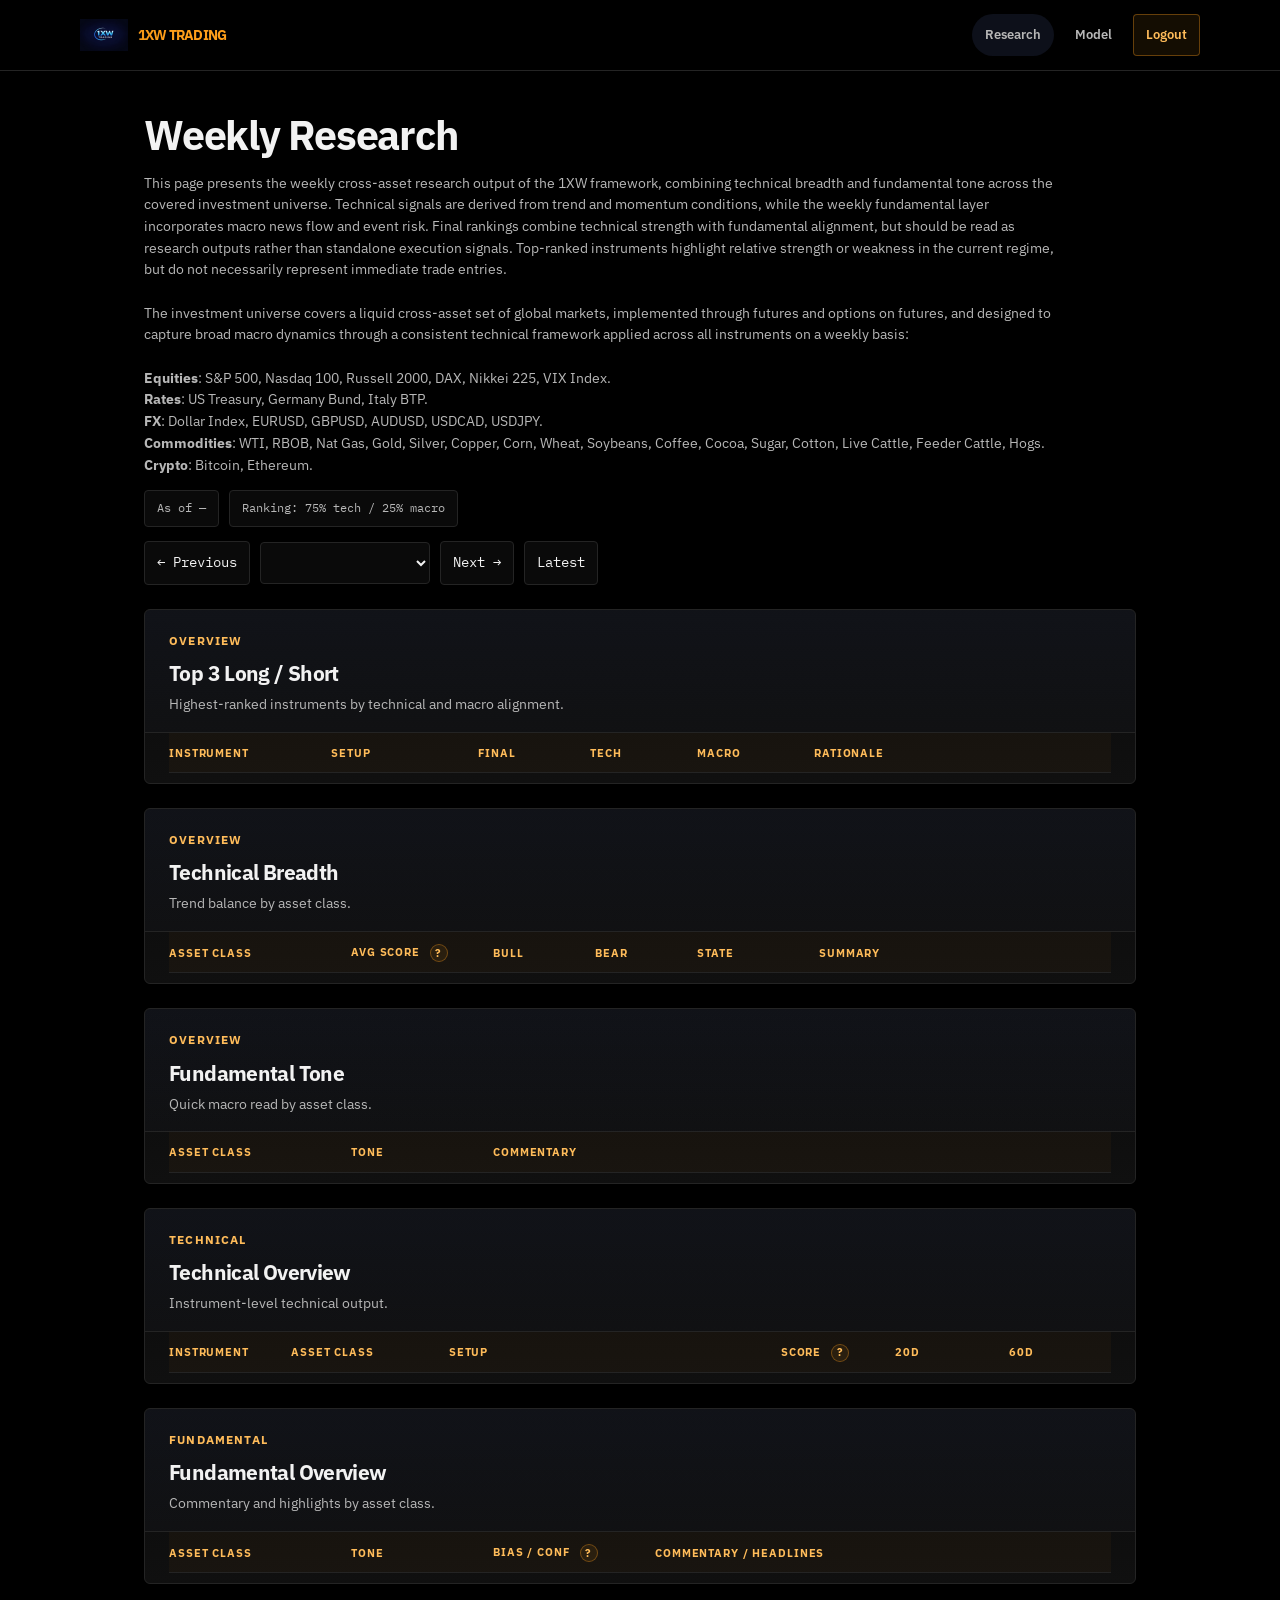
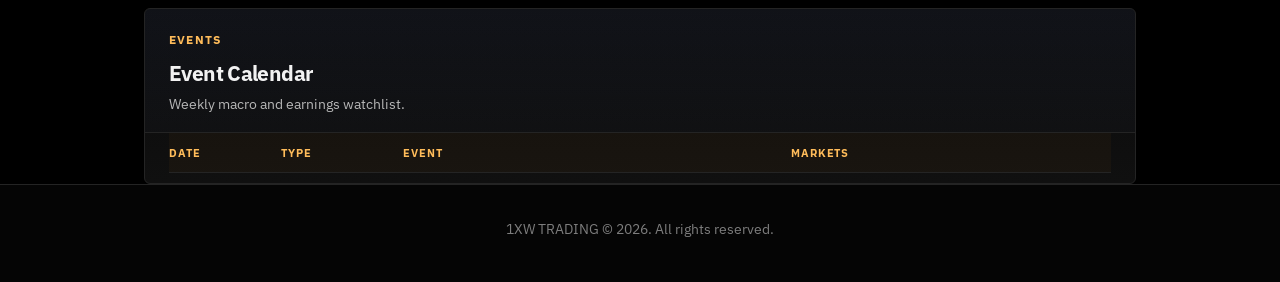
==== app.html @ c3aa5106 "CAD" ====
<!DOCTYPE html>
<html lang="en">
<head>
<meta charset="UTF-8" />
<meta name="viewport" content="width=device-width, initial-scale=1.0" />
<title>1XW Trading | Weekly Research</title>

<link rel="preconnect" href="https://fonts.googleapis.com">
<link rel="preconnect" href="https://fonts.gstatic.com" crossorigin>
<link href="https://fonts.googleapis.com/css2?family=Inter:wght@300;400;500;600;700;800;900&display=swap" rel="stylesheet">

<style>
:root{
  --bg:#0b0f17;
  --bg2:#111827;
  --panel:#111827;
  --panel2:#0f172a;
  --text:#e5e7eb;
  --muted:#9ca3af;
  --muted2:#6b7280;
  --hairline:#1a2232;
  --line:rgba(255,255,255,.08);
  --accent:#7c9cff;
  --good:#34d399;
  --bad:#f87171;
  --warn:#fbbf24;

  --radius-lg:22px;
  --radius-md:14px;

  --max:1120px;
  --px:clamp(18px,5vw,64px);
  --py:clamp(36px,4.8vw,64px);
  --font-base:14px;
  --font-small:12px;
  --font-meta:13px;
  --font-title:1.3rem;
}

*{margin:0;padding:0;box-sizing:border-box;}
html{scroll-behavior:smooth;}
body{
  font-family:'Inter',sans-serif;
  font-size:var(--font-base);
  color:var(--text);
  line-height:1.55;
  background:
    radial-gradient(900px 600px at 70% -10%, rgba(124,156,255,.12), transparent 60%),
    radial-gradient(700px 500px at 20% 10%, rgba(124,156,255,.08), transparent 70%),
    var(--bg);
}
a{color:inherit;text-decoration:none;}
.container{max-width:var(--max);margin:0 auto;padding:0 var(--px);}

.nav{
  position:sticky;top:0;z-index:50;
  background:rgba(11,15,23,.75);
  backdrop-filter:blur(10px);
  border-bottom:1px solid var(--hairline);
}
.nav-inner{
  display:flex;align-items:center;justify-content:space-between;
  padding:16px 0;gap:16px;
}
.brand{display:flex;align-items:center;gap:10px;}
.brand img{height:32px;width:auto;display:block;filter:drop-shadow(0 10px 18px rgba(0,0,0,.35));}
.logo{
  font-weight:900;letter-spacing:-.8px;text-transform:uppercase;color:var(--accent);line-height:1;
}
.nav-links{
  display:flex;
  gap:18px;
  align-items:center;
  flex-wrap:wrap;
  justify-content:flex-end;
}
.nav-links a,
.nav-links button{
  font-size:.9rem;
  font-weight:700;
  color:var(--accent);
  padding:6px 2px;
  border-radius:0;
  border:none;
  background:none;
  cursor:pointer;
}
.nav-links a:hover,
.nav-links button:hover{
  color:var(--text);
}
.nav-cta{
  margin-left:8px;
  font-weight:700;
  font-size:.9rem;
  padding:10px 14px !important;
  border-radius:999px !important;
  border:1px solid rgba(124,156,255,.35) !important;
  color:var(--accent);
  background:rgba(124,156,255,.06) !important;
}
.nav-cta:hover{
  background:rgba(124,156,255,.14) !important;
}

main{padding:12px 0 84px;}
.hero{display:flex;justify-content:space-between;align-items:flex-end;gap:16px;flex-wrap:wrap;margin-bottom:20px;}
.badge{
  display:inline-flex;padding:8px 12px;border-radius:999px;border:1px solid rgba(124,156,255,.35);
  background:rgba(124,156,255,.10);font-size:.74rem;letter-spacing:1.3px;text-transform:uppercase;
  font-weight:800;color:var(--accent);margin-bottom:12px;
}
h1{font-size:clamp(1.9rem,3.2vw,2.6rem);font-weight:900;letter-spacing:-1px;margin-bottom:6px;}
.sub{max-width:920px;color:var(--muted);}
.meta-line{display:flex;gap:10px;flex-wrap:wrap;margin-top:14px;}
.meta-chip{
  display:inline-flex;align-items:center;gap:8px;padding:8px 12px;border-radius:999px;
  border:1px solid rgba(124,156,255,.18);background:rgba(124,156,255,.06);font-size:.9rem;color:var(--muted);
}
#weekChip{display:none;}

.notice,.error{display:none;margin:14px 0;padding:12px 14px;border-radius:14px;font-size:.92rem;}
.notice{border:1px solid rgba(124,156,255,.22);background:rgba(124,156,255,.08);}
.error{border:1px solid rgba(248,113,113,.35);background:rgba(248,113,113,.10);color:#fecaca;}

.section{margin-top:24px;}
.panel{
  background:linear-gradient(180deg, rgba(17,24,39,.96), rgba(15,23,42,.94));
  border:1px solid var(--hairline);
  border-radius:var(--radius-lg);
  overflow:hidden;
  box-shadow:0 14px 36px rgba(0,0,0,.18);
}
.data-row:hover{background:rgba(124,156,255,.03);}
.panel-head{
  padding:22px 24px 16px;
  border-bottom:1px solid var(--hairline);
  background:linear-gradient(180deg, rgba(124,156,255,.06), rgba(124,156,255,.02));
}
.kicker{
  font-size:.74rem;text-transform:uppercase;letter-spacing:1.4px;color:var(--accent);font-weight:800;margin-bottom:8px;
}
.panel-head h2{font-size:var(--font-title);font-weight:700;letter-spacing:-.4px;margin-bottom:4px;}
.panel-head p{color:var(--muted);max-width:980px;}

.rows{padding:0 24px 10px;}
.col-head{
  display:grid;gap:12px;align-items:center;padding:12px 0 10px;border-bottom:1px solid var(--line);
  color:var(--muted2);font-size:var(--font-small);font-weight:700;letter-spacing:.08em;text-transform:uppercase;
}
.data-row{
  display:grid;align-items:start;gap:12px;padding:14px 0;border-bottom:1px solid var(--line);
}
.data-row:last-child{border-bottom:none;}

.row-ideas{grid-template-columns:150px 135px 100px 95px 105px minmax(280px,1fr);}
.row-breadth{grid-template-columns:170px 130px 90px 90px 110px minmax(240px,1fr);}
.row-tone{grid-template-columns:170px 130px minmax(420px,1fr);}
.row-tech{grid-template-columns:110px minmax(130px,1fr) minmax(320px,2fr) minmax(80px,.7fr) minmax(80px,.7fr) minmax(80px,.7fr);}
.row-fund{grid-template-columns:170px 130px 150px minmax(0,2fr);}
.row-events{grid-template-columns:100px 110px minmax(280px,1fr) 320px;}
.cell{min-width:0;font-size:var(--font-base);font-weight:500;color:var(--text);}
.cell.wrap{
  white-space:normal;
  overflow:visible;
  text-overflow:unset;
  overflow-wrap:anywhere;
  word-break:break-word;
}
.label{font-weight:700;letter-spacing:-.2px;}
.muted{color:var(--muted);font-size:var(--font-meta);}
.muted2{color:var(--muted2);}
.num-pos{color:#bbf7d0;font-weight:800;}
.num-neg{color:#fecaca;font-weight:800;}

.pill{
  display:inline-flex;align-items:center;gap:6px;padding:5px 9px;border-radius:999px;font-size:var(--font-small);font-weight:700;
  border:1px solid rgba(124,156,255,.18);background:rgba(124,156,255,.08);width:max-content;max-width:100%;
}
.side.long{color:#bbf7d0;border-color:rgba(52,211,153,.25);background:rgba(52,211,153,.10);}
.side.short{color:#fecaca;border-color:rgba(248,113,113,.28);background:rgba(248,113,113,.10);}
.tone.supportive{color:#bbf7d0;border-color:rgba(52,211,153,.25);background:rgba(52,211,153,.10);}
.tone.cautious{color:#fecaca;border-color:rgba(248,113,113,.28);background:rgba(248,113,113,.10);}
.tone.mixed{color:#fde68a;border-color:rgba(251,191,36,.28);background:rgba(251,191,36,.10);}
.state.pos{color:#bbf7d0;}
.state.neg{color:#fecaca;}
.state.mix{color:#dbeafe;}
.inline-tags{display:flex;gap:8px;flex-wrap:wrap;}
.empty{color:var(--muted2);font-size:.92rem;padding:14px 0;}
.event-title{font-weight:700;display:block;margin-bottom:4px;}
.event-src{font-size:.82rem;color:var(--muted2);}

footer{
  padding:34px 0 42px;
  border-top:1px solid var(--hairline);
  text-align:center;
  color:rgba(100,116,139,.9);
  font-size:.85rem;
  background:#080c14;
}

@media (max-width:1100px){
  .rows{overflow-x:auto;overflow-y:hidden;-webkit-overflow-scrolling:touch;scrollbar-width:none;}
  .rows::-webkit-scrollbar{display:none;}
  .col-head,.data-row{width:max-content;min-width:100%;}
}
@media (max-width:680px){
  .brand .logo{display:none;}
  .brand img{height:28px;}
  .rows{padding:0 18px 10px;}
  .panel-head{padding:20px 18px 14px;}
  .nav-links{gap:14px;}
}

/* Mobile + polish refinements */
@media (max-width:900px){
  .nav-links a[href="#technical-breadth"],
  .nav-links a[href="#technical-overview"],
  .nav-links a[href="#fundamental-overview"]{display:none;}
}
@media (max-width:680px){
  .container{padding:0 20px;}
  .nav-inner{padding:14px 4px;gap:12px;align-items:center;}
  .brand{padding-left:4px;}
  .nav-links{padding-right:4px;gap:10px;justify-content:flex-end;}
  .nav-links a[href="#events"]{display:none;}
  .brand .logo{display:none;}
  .brand img{height:28px;}
  main{padding:32px 0 64px;}
  .hero{margin-bottom:20px;}
  h1{font-size:1.9rem;}
  .sub{font-size:.95rem;}
  .meta-line{gap:8px;}
  .meta-chip{font-size:.8rem;padding:7px 10px;}
  .section{margin-top:18px;}
  .panel{border-radius:18px;}
  .panel-head{padding:18px 18px 14px;}
  .panel-head h2{font-size:1.12rem;}
  .rows{
    padding:0 18px 8px;
    overflow-x:auto;
    overflow-y:hidden;
    -webkit-overflow-scrolling:touch;
    scrollbar-width:none;
  }
  .rows::-webkit-scrollbar{display:none;}
  .col-head{
    display:grid;
    width:max-content;
    min-width:100%;
    padding:12px 0 10px;
    font-size:11px;
  }
  .data-row{
    display:grid;
    width:max-content;
    min-width:100%;
    padding:14px 0;
  }
  .cell{
    font-size:13px;
    line-height:1.4;
  }
  .cell::before{content:none;}
  .inline-tags{gap:6px;}
  .pill{font-size:11px;padding:5px 8px;}

  .row-ideas{grid-template-columns:140px 120px 90px 90px 95px minmax(260px,1fr);}
  .row-breadth{grid-template-columns:150px 115px 80px 80px 100px minmax(220px,1fr);}
  .row-tone{grid-template-columns:150px 115px minmax(320px,1fr);}
  .row-tech{grid-template-columns:110px minmax(130px,1fr) minmax(320px,1.6fr) minmax(80px,.7fr) minmax(80px,.7fr) minmax(80px,.7fr);}
  .row-fund{grid-template-columns:150px 115px 135px minmax(300px,1fr);}
  .row-events{grid-template-columns:85px 95px minmax(220px,1fr) 240px;}
}


.history-bar{display:flex;gap:10px;align-items:center;flex-wrap:wrap;margin-top:14px;}
.hist-btn,.hist-select{background:#111827;color:var(--text);border:1px solid var(--hairline);border-radius:10px;padding:10px 12px;font:inherit;}
.hist-btn{cursor:pointer;}
.hist-btn:disabled{opacity:.4;cursor:default;}
.hist-select{min-width:170px;}

@media (min-width: 901px) {
  main {
    padding-top: 0 !important;
  }

  .hero h1 {
    margin-top: 0 !important;
  }
}

.info-tip{
  display:inline-flex;
  align-items:center;
  justify-content:center;
  width:18px;
  height:18px;
  margin-left:6px;
  border-radius:999px;
  border:1px solid rgba(124,156,255,.32);
  background:rgba(124,156,255,.10);
  color:var(--accent);
  font-size:11px;
  font-weight:800;
  line-height:1;
  cursor:pointer;
  vertical-align:middle;
  user-select:none;
}

.info-tip:hover{
  background:rgba(124,156,255,.16);
}

.info-tip:focus-visible{
  outline:none;
  box-shadow:0 0 0 4px rgba(124,156,255,.16);
}

.tooltip-pop{
  position:fixed;
  z-index:9999;
  max-width:min(320px, calc(100vw - 24px));
  padding:10px 12px;
  border-radius:12px;
  border:1px solid rgba(124,156,255,.22);
  background:rgba(15,23,42,.98);
  color:var(--text);
  font-size:12px;
  line-height:1.45;
  box-shadow:0 18px 42px rgba(0,0,0,.34);
  pointer-events:auto;
}

.tooltip-pop.is-mobile{
  left:12px !important;
  right:12px !important;
  bottom:12px !important;
  top:auto !important;
  max-width:none;
  padding:14px 14px 16px;
  border-radius:16px;
  font-size:13px;
  line-height:1.5;
}

.tooltip-close{
  display:none;
}

.tooltip-pop.is-mobile .tooltip-close{
  display:inline-flex;
  align-items:center;
  justify-content:center;
  margin-top:12px;
  padding:8px 12px;
  border-radius:999px;
  border:1px solid rgba(124,156,255,.28);
  background:rgba(124,156,255,.10);
  color:var(--accent);
  font:inherit;
  font-weight:700;
  cursor:pointer;
}

.tooltip-pop strong{
  color:var(--accent);
}

@media (max-width:680px){
  .info-tip{
    width:20px;
    height:20px;
    font-size:12px;
    margin-left:5px;
  }
}

</style>
<link rel="stylesheet" href="assets/css/theme.css">
<link rel="stylesheet" href="assets/css/components.css">
<link rel="stylesheet" href="assets/css/theme-bloomberg-trial.css">
<script defer src="assets/js/layout.js"></script>

</head>

<body data-page="app" data-shell="member">
  <div id="siteNav"></div>

<main class="container">
    <div class="hero page-hero">
      <div>
        
        <h1>Weekly Research</h1>
   
        <div class="sub">This page presents the weekly cross-asset research output of the 1XW framework, combining technical breadth and fundamental tone across the covered investment universe. Technical signals are derived from trend and momentum conditions, while the weekly fundamental layer incorporates macro news flow and event risk. Final rankings combine technical strength with fundamental alignment, but should be read as research outputs rather than standalone execution signals. Top-ranked instruments highlight relative strength or weakness in the current regime, but do not necessarily represent immediate trade entries.<br><br>The investment universe covers a liquid cross-asset set of global markets, implemented through futures and options on futures, and designed to capture broad macro dynamics through a consistent technical framework applied across all instruments on a weekly basis:<br><br><b>Equities</b>: S&amp;P 500, Nasdaq 100, Russell 2000, DAX, Nikkei 225, VIX Index. <br><b>Rates</b>: US Treasury, Germany Bund, Italy BTP. <br><b>FX</b>: Dollar Index, EURUSD, GBPUSD, AUDUSD, USDCAD, USDJPY. <br><b>Commodities</b>: WTI, RBOB, Nat Gas, Gold, Silver, Copper, Corn, Wheat, Soybeans, Coffee, Cocoa, Sugar, Cotton, Live Cattle, Feeder Cattle, Hogs. <br><b>Crypto</b>: Bitcoin, Ethereum.
</div>

        <div class="meta-line">
          <span class="meta-chip" id="asofChip">As of —</span>
          <span class="meta-chip" id="weekChip">Week —</span>
          <span class="meta-chip" id="methodChip">Ranking: 75% tech / 25% macro</span>
        </div>
        <div class="history-bar" id="historyBar">
          <button class="hist-btn" id="prevWeekBtn" type="button">← Previous</button>
          <select class="hist-select" id="weekSelect"></select>
          <button class="hist-btn" id="nextWeekBtn" type="button">Next →</button>
          <button class="hist-btn" id="latestWeekBtn" type="button">Latest</button>
        </div>
      </div>
    </div>

    <div class="notice" id="noticeBox"></div>
    <div class="error" id="errorBox"></div>

    <section class="section" id="topideas">
      <div class="panel">
        <div class="panel-head">
          <div class="kicker">Overview</div>
          <h2>Top 3 Long / Short</h2>
          <p>Highest-ranked instruments by technical and macro alignment.</p>
        </div>
        <div class="rows">
          <div class="col-head row-ideas">
            <div>Instrument</div><div>Setup</div><div>Final</div><div>Tech</div><div>Macro</div><div>Rationale</div>
          </div>
          <div id="topIdeasRows"></div>
        </div>
      </div>
    </section>

    <section class="section" id="technical-breadth">
      <div class="panel">
        <div class="panel-head">
          <div class="kicker">Overview</div>
          <h2>Technical Breadth</h2>
          <p>Trend balance by asset class.</p>
        </div>
        <div class="rows">
          <div class="col-head row-breadth">
  <div>Asset Class</div>
  <div>
    Avg Score
   <span
  class="info-tip"
  tabindex="0"
  aria-label="Average score explanation"
  data-tip="<strong>Avg Score</strong><br>Average technical score of instruments in the asset class.<br><br><strong>Range:</strong> -4 to +4.<br><strong>+1 to +4:</strong> positive / bullish backdrop.<br><strong>-1 to -4:</strong> weak / bearish backdrop.<br><strong>Around 0:</strong> mixed conditions."
>?</span>
  </div>
  <div>Bull</div>
  <div>Bear</div>
  <div>State</div>
  <div>Summary</div>
</div>
          <div id="breadthRows"></div>
        </div>
      </div>
    </section>

    <section class="section" id="fundamental-tone">
      <div class="panel">
        <div class="panel-head">
          <div class="kicker">Overview</div>
          <h2>Fundamental Tone</h2>
          <p>Quick macro read by asset class.</p>
        </div>
        <div class="rows">
          <div class="col-head row-tone">
            <div>Asset Class</div><div>Tone</div><div>Commentary</div>
          </div>
          <div id="toneRows"></div>
        </div>
      </div>
    </section>

    <section class="section" id="technical-overview">
      <div class="panel">
        <div class="panel-head">
          <div class="kicker">Technical</div>
          <h2>Technical Overview</h2>
          <p>Instrument-level technical output.</p>
        </div>
        <div class="rows">
          <div class="col-head row-tech">
           <div>Instrument</div>
           <div>Asset Class</div>
           <div>Setup</div>
           <div>
            Score
            <span
              class="info-tip"
              tabindex="0"
              aria-label="Technical score explanation"
              data-tip="<strong>Score</strong><br>Composite technical score for the instrument.<br><br><strong>Range:</strong> -4 to +4.<br><strong>+4:</strong> strongest bullish regime.<br><strong>-4:</strong> strongest bearish regime.<br><br>The score adds four binary signals:<br>+1 / -1 vs MA50<br>+1 / -1 vs MA200<br>+1 / -1 on 20d return<br>+1 / -1 on 60d return."
            >?</span>
           </div>
            <div>20d</div>
            <div>60d</div>
          </div>
          <div id="techInstrumentRows"></div>
        </div>
      </div>
    </section>

    <section class="section" id="fundamental-overview">
      <div class="panel">
        <div class="panel-head">
          <div class="kicker">Fundamental</div>
          <h2>Fundamental Overview</h2>
          <p>Commentary and highlights by asset class.</p>
        </div>
        <div class="rows">
         <div class="col-head row-fund">
  <div>Asset Class</div>
  <div>Tone</div>
  <div>
    Bias / Conf
   <span
  class="info-tip"
  tabindex="0"
  aria-label="Bias and confidence explanation"
  data-tip="<strong>Bias / Conf</strong><br><strong>Bias:</strong> directional macro lean for the asset class.<br><strong>Range:</strong> -1.00 to +1.00.<br><strong>Positive:</strong> supportive backdrop.<br><strong>Negative:</strong> cautious / adverse backdrop.<br><br><strong>Conf:</strong> conviction of that macro view.<br><strong>Range:</strong> 0 to 100.<br><strong>Low:</strong> weak conviction.<br><strong>High:</strong> strong conviction."
>?</span>
  </div>
  <div>Commentary / Headlines</div>
</div>
          <div id="fundRows"></div>
        </div>
      </div>
    </section>

    <section class="section" id="events">
      <div class="panel">
        <div class="panel-head">
          <div class="kicker">Events</div>
          <h2>Event Calendar</h2>
          <p>Weekly macro and earnings watchlist.</p>
        </div>
        <div class="rows">
          <div class="col-head row-events">
            <div>Date</div><div>Type</div><div>Event</div><div>Markets</div>
          </div>
          <div id="eventRows"></div>
        </div>
      </div>
    </section>

  </main>

  <footer>1XW TRADING © 2026. All rights reserved.</footer>

<script type="module">
import { createClient } from 'https://esm.sh/@supabase/supabase-js@2';

(async () => {
  const SUPABASE_URL = 'https://iiawkbucjgellrtrizhk.supabase.co';
  const SUPABASE_ANON_KEY = 'eyJhbGciOiJIUzI1NiIsInR5cCI6IkpXVCJ9.eyJpc3MiOiJzdXBhYmFzZSIsInJlZiI6ImlpYXdrYnVjamdlbGxydHJpemhrIiwicm9sZSI6ImFub24iLCJpYXQiOjE3NzM0ODAzNjUsImV4cCI6MjA4OTA1NjM2NX0.DK5_m4XQUNGqlCu6UoIMJRSpfKPbMHW8B56ikK1wqPM';
  const supabase = createClient(SUPABASE_URL, SUPABASE_ANON_KEY);

  const WEEKLY_URL = 'content/site_weekly.json';
  const WEEKLY_INDEX_URL = 'content/history/weeklies/index.json';

  async function requireActiveMembership() {
    const { data: { session }, error: sessionError } = await supabase.auth.getSession();

    if (sessionError || !session || !session.user?.email) {
      window.location.href = 'login.html';
      return null;
    }

    const email = session.user.email.toLowerCase();

    const { data, error } = await supabase
      .from('memberships')
      .select('subscription_status')
      .eq('email', email)
      .maybeSingle();

    if (error || !data || data.subscription_status !== 'active') {
      await supabase.auth.signOut();
      window.location.href = 'login.html';
      return null;
    }

    return session.user;
  }

  const user = await requireActiveMembership();
  if (!user) return;

  const $ = id => document.getElementById(id);
  const noticeBox = $('noticeBox');
  const errorBox = $('errorBox');

  function showError(msg){
    errorBox.textContent = msg || 'Something went wrong.';
    errorBox.style.display = 'block';
    noticeBox.style.display = 'none';
  }
  function showNotice(msg){
    if (!msg){ noticeBox.style.display = 'none'; return; }
    noticeBox.textContent = msg;
    noticeBox.style.display = 'block';
    errorBox.style.display = 'none';
  }
  function escapeHtml(v){
    return String(v ?? '').replace(/[&<>"']/g, c => ({'&':'&amp;','<':'&lt;','>':'&gt;','"':'&quot;',"'":'&#39;'}[c]));
  }
  function cacheBust(url){
    return url + (url.includes('?') ? '&' : '?') + 'v=' + Date.now();
  }
  async function loadJson(url){
    const res = await fetch(cacheBust(url), { cache:'no-store' });
    if (!res.ok) throw new Error(`Failed to load ${url} (${res.status})`);
    return res.json();
  }
  function pct(v, digits=1){
    const n = Number(v);
    return Number.isFinite(n) ? `${n > 0 ? '+' : ''}${n.toFixed(digits)}%` : '—';
  }
  function signed(v, digits=1){
    const n = Number(v);
    if (!Number.isFinite(n)) return '—';
    return `${n > 0 ? '+' : ''}${n.toFixed(digits)}`;
  }
  function classForNum(v){
    const n = Number(v);
    if (!Number.isFinite(n)) return '';
    if (n > 0) return 'num-pos';
    if (n < 0) return 'num-neg';
    return '';
  }
  function scorePct(v){
    const n = Number(v);
    return Number.isFinite(n) ? `${Math.round(n * 100)}` : '—';
  }
  function toneClass(t){
    const x = String(t || '').toLowerCase();
    if (x.includes('support')) return 'supportive';
    if (x.includes('cautious') || x.includes('fragile') || x.includes('negative')) return 'cautious';
    return 'mixed';
  }
  function assetState(row){
    const avg = Number(row?.avg_score);
    if (!Number.isFinite(avg)) return { label:'Mixed', cls:'mix' };
    if (avg >= 1) return { label:'Positive', cls:'pos' };
    if (avg <= -1) return { label:'Weak', cls:'neg' };
    return { label:'Mixed', cls:'mix' };
  }
  function firstSentence(text){
    const s = String(text || '').trim();
    if (!s) return '';
    const idx = s.indexOf('. ');
    return idx > -1 ? s.slice(0, idx + 1) : s;
  }
  function parseDate(v){
    if (!v) return null;
    const d = new Date(v);
    return Number.isNaN(d.getTime()) ? null : d;
  }
  function prettyDate(v){
    const d = parseDate(v);
    if (!d) return 'Watch';
    return d.toLocaleDateString('en-GB', { day:'2-digit', month:'short' });
  }
  function compactHeadline(title){
  return String(title || '').trim();
}
  function normalizeSpaces(s){
    return String(s || '').replace(/\s+/g, ' ').trim();
  }
  function displayTechnicalSetup(row){
  const instrument = String(row?.name || row?.symbol || '').toUpperCase();
  const setup = String(row?.setup || '');
  const assetClass = String(row?.asset_class || '');

  if (assetClass !== 'FX') return setup;

  if (instrument === 'CADUSD' || instrument === 'JPYUSD') {
    if (setup === 'Trend continuation') return 'Trend continuation (down)';
    if (setup === 'Trend continuation (down)') return 'Trend continuation';
  }

  return setup;
}
  
  function buildIdeaRationale(item){
    const parts = [];
    if (item.setup) parts.push(item.setup);
    const r20 = Number(item.ret_20d_pct);
    if (Number.isFinite(r20)) parts.push(`${r20 > 0 ? '+' : ''}${r20.toFixed(1)}% 20d`);
    if (item.rationale) parts.push(firstSentence(item.rationale));
    return parts.filter(Boolean).join(' • ');
  }
  function rowHtml(cls, cells){
    return `<div class="data-row ${cls}">${cells.map(c => `<div class="cell ${c.wrap ? 'wrap' : ''} ${c.extra || ''}" data-label="${c.label || ''}">${c.html}</div>`).join('')}</div>`;
  }
  function renderMeta(data){
    $('asofChip').textContent = `As of ${data.asof || '—'}`;
    $('weekChip').textContent = `Week ${data.week_id || '—'}`;
    const techW = data.top_ideas?.methodology?.final?.tech_weight;
    const fundW = data.top_ideas?.methodology?.final?.fund_weight;
    if (Number.isFinite(techW) && Number.isFinite(fundW)) {
      $('methodChip').textContent = `Ranking: ${Math.round(techW*100)}% tech / ${Math.round(fundW*100)}% macro`;
    }
  }

  function renderTopIdeas(topIdeas){
    const holder = $('topIdeasRows');
    const longs = Array.isArray(topIdeas?.top_long) ? topIdeas.top_long.slice(0,3) : [];
    const shorts = Array.isArray(topIdeas?.top_short) ? topIdeas.top_short.slice(0,3) : [];
    const merged = [...longs.map(x => ({...x, side:'LONG'})), ...shorts.map(x => ({...x, side:'SHORT'}))];
    if (!merged.length){
      holder.innerHTML = '<div class="empty">No candidates available.</div>';
      return;
    }
    holder.innerHTML = merged.map(item => {
      const sideClass = item.side === 'LONG' ? 'long' : 'short';
     const label = `${escapeHtml(item.side)} ${escapeHtml(item.name || '—')}`;
      return rowHtml('row-ideas', [
        { label:'Instrument', html:`<span class="label">${label}</span>` },
        { label:'Setup', html: escapeHtml(item.setup || '—') },
        { label:'Final', html:`<span class="pill">score ${escapeHtml(scorePct(item.final_score))}</span>` },
        { label:'Tech', html:`<span class="pill ${sideClass === 'long' ? 'tone supportive' : 'tone cautious'}">tech ${escapeHtml(scorePct(item.tech_score))}</span>` },
        { label:'Macro', html:`<span class="pill side ${sideClass}">macro ${escapeHtml(scorePct(item.macro_alignment ?? item.fund_support))}</span>` },
        { label:'Rationale', html: escapeHtml(buildIdeaRationale(item) || 'No specific rationale available.'), wrap:true, extra:'muted' }
      ]);
    }).join('');
  }

  function renderBreadth(tech){
    const holder = $('breadthRows');
    const entries = Object.entries(tech?.by_asset_class || {});
    if (!entries.length){
      holder.innerHTML = '<div class="empty">No technical breadth available.</div>';
      return;
    }
    holder.innerHTML = entries.map(([ac, row]) => {
      const state = assetState(row);
      return rowHtml('row-breadth', [
        { label:'Asset Class', html:`<span class="label">${escapeHtml(ac)}</span>` },
        { label:'Avg Score', html:`avg ${escapeHtml(signed(row.avg_score,1))}` },
        { label:'Bull', html:`bull ${escapeHtml(String(row.bullish ?? '—'))}` },
        { label:'Bear', html:`bear ${escapeHtml(String(row.bearish ?? '—'))}` },
        { label:'State', html:`<span class="pill state ${state.cls}">${escapeHtml(state.label)}</span>` },
        { label:'Summary', html: escapeHtml(firstSentence(row.text || '')), wrap:true, extra:'muted' }
      ]);
    }).join('');
  }

  function renderTone(fund){
    const holder = $('toneRows');
    const entries = Object.entries(fund?.by_asset_class || {});
    if (!entries.length){
      holder.innerHTML = '<div class="empty">No fundamental overview available.</div>';
      return;
    }
    holder.innerHTML = entries.map(([ac, row]) => rowHtml('row-tone', [
      { label:'Asset Class', html:`<span class="label">${escapeHtml(ac)}</span>` },
      { label:'Tone', html:`<span class="pill tone ${toneClass(row.tone)}">${escapeHtml(row.tone || 'Mixed')}</span>` },
      { label:'Commentary', html: escapeHtml(firstSentence(row.commentary || '')), wrap:true, extra:'muted' }
    ])).join('');
  }

  function renderTechnicalOverview(tech){
    const holder = $('techInstrumentRows');
    const rows = Object.values(tech?.by_symbol || {}).sort((a,b) => (Number(b.score) || 0) - (Number(a.score) || 0));
    if (!rows.length){
      holder.innerHTML = '<div class="empty">No instrument rows available.</div>';
      return;
    }
    holder.innerHTML = rows.map(row => rowHtml('row-tech', [
      { label:'Instrument', html:`<span class="label">${escapeHtml(row.name || row.symbol || '')}</span>` },
      { label:'Asset Class', html: escapeHtml(row.asset_class || '') },
      { label:'Setup', html: escapeHtml(displayTechnicalSetup(row) || '') },
      { label:'Score', html:`<span class="${classForNum(row.score)}">${escapeHtml(signed(row.score,0))}</span>` },
      { label:'20d', html:`<span class="${classForNum(row.ret_20d_pct)}">${escapeHtml(pct(row.ret_20d_pct,1))}</span>` },
      { label:'60d', html:`<span class="${classForNum(row.ret_60d_pct)}">${escapeHtml(pct(row.ret_60d_pct,1))}</span>` }
    ])).join('');
  }

  function renderFundamentalOverview(fund){
    const holder = $('fundRows');
    const entries = Object.entries(fund?.by_asset_class || {});
    if (!entries.length){
      holder.innerHTML = '<div class="empty">No fundamental overview available.</div>';
      return;
    }
    holder.innerHTML = entries.map(([ac, row]) => {
      const headlines = Array.isArray(row.top_news) 
        ? row.top_news.slice(0,3).map(n => {
            const title = compactHeadline(n.title || '');
            const url = n.url || '';
            if (!title) return '';
            return url 
              ? `<a href="${url}" target="_blank" style="text-decoration:underline;">${escapeHtml(title)}</a>`
              : escapeHtml(title);
           }).filter(Boolean)
         : [];
      const tail = [firstSentence(row.commentary || '')].filter(Boolean);
      if (headlines.length) tail.push(headlines.join(' • '));
      return rowHtml('row-fund', [
        { label:'Asset Class', html:`<span class="label">${escapeHtml(ac)}</span>` },
        { label:'Tone', html:`<span class="pill tone ${toneClass(row.tone)}">${escapeHtml(row.tone || 'Mixed')}</span>` },
        { label:'Bias / Conf', html:`bias ${escapeHtml(signed(row.bias,2))} · conf ${escapeHtml(scorePct(row.confidence))}` },
        { label:'Commentary / Headlines', html: tail.join(' — '), wrap:true, extra:'muted' }
      ]);
    }).join('');
  }

  function normalizeMacroTitle(title){
    const t = normalizeSpaces(title).toLowerCase();
    const rules = [
      [/non[- ]farm|payroll/, 'US Non-Farm Payrolls'],
      [/\bcpi\b|consumer price/, 'US CPI'],
      [/\bppi\b|producer price/, 'US PPI'],
      [/jobless claims|claims/, 'US Jobless Claims'],
      [/\bpmi\b|ism/, 'PMI / ISM'],
      [/\bgdp\b/, 'GDP Release'],
      [/retail sales/, 'Retail Sales'],
      [/ecb decision|ecb meeting|ecb policy|ecb rate decision/, 'ECB Meeting / Rate Decision'],
      [/fomc|fed meeting|federal reserve decision|fed rate decision/, 'Fed Meeting / Rate Decision'],
      [/ecb decision|ecb meeting|ecb policy/, 'ECB Meeting / Rate Decision'],
      [/ecb speakers|lagarde/, 'ECB Speakers'],
      [/boe|bank of england/, 'BoE Event'],
      [/boj|bank of japan/, 'BoJ Event'],
      [/opec/, 'OPEC / Energy Watch'],
      [/inventory/, 'Inventory Data'],
      [/\bunemployment\b/, 'Labour Market Data'],
      [/earnings|results|guidance|quarter|q1|q2|q3|q4|eps/, null]
    ];
    for (const [re, label] of rules){
      if (re.test(t)) return label;
    }
    return null;
  }

 function extractCompanyFromHeadline(title){
  const raw = normalizeSpaces(title);

  let m = raw.match(/^([A-Z][A-Za-z0-9&.\- ]{1,40}?)\s+(?:earnings|results|guidance|reports|report|posts)\b/i);
  if (m) return `${m[1].trim()} earnings`;

  m = raw.match(/\b([A-Z][A-Za-z0-9&.\- ]{1,40}?)\s+(?:Q[1-4]|quarterly)\b/i);
  if (m) return `${m[1].trim()} earnings`;

  return null;
}

  function collectEvents(weekly){
  const raw = Array.isArray(weekly?.event_calendar) ? weekly.event_calendar : [];

  const merged = new Map();

  raw.forEach(e => {
    const title = normalizeSpaces(e.title || '');
    if (!title) return;

    const ticker = normalizeSpaces(e.ticker || '').toUpperCase();
    const type = normalizeSpaces(e.type || '');
    const date = normalizeSpaces(e.date || '');
    const dedupeId = type === 'Earnings'
      ? (ticker || title.toLowerCase())
      : title.toLowerCase();

    const key = `${date}|${type}|${dedupeId}`;


if (!merged.has(key)) {
  merged.set(key, {
    date,
    type,
    title,
    ticker,
    company: normalizeSpaces(e.company || ''),
    source: normalizeSpaces(e.source || ''),
    markets: Array.isArray(e.markets) ? e.markets : [],
    assets: Array.isArray(e.markets) ? e.markets : []
  });
}

  });

  return Array.from(merged.values())
    .sort((a, b) => {
      const da = parseDate(a.date)?.getTime() || 0;
      const db = parseDate(b.date)?.getTime() || 0;
      return da - db || a.type.localeCompare(b.type) || a.title.localeCompare(b.title);
    })
    .slice(0, 50);
}

  function renderEvents(eventCalendar){
    const holder = $('eventRows');
    const events = Array.isArray(eventCalendar) ? eventCalendar : [];
    if (!events.length){
      holder.innerHTML = '<div class="empty">No major events.</div>';
      return;
    }
    holder.innerHTML = events.map(e => rowHtml('row-events', [
      { label:'Date', html: escapeHtml(prettyDate(e.date)) },
      { label:'Type', html:`<span class="pill ${String(e.type).toLowerCase() === 'earnings' ? 'tone mixed' : ''}">${escapeHtml(e.type || '')}</span>` },
      { label:'Event', html:`<span class="event-title">${escapeHtml(e.title || '')}${e.type === 'Earnings' && e.company ? ` — ${escapeHtml(e.company)}` : ''}${e.type === 'Earnings' && !e.company && e.ticker && e.ticker !== e.title ? ` (${escapeHtml(e.ticker)})` : ''}</span>${e.source ? `<span class="event-src">${escapeHtml(e.source)}</span>` : ''}`, wrap:true },
      { label:'Markets', html:`<div class="inline-tags">${(e.markets || e.assets || []).map(a => `<span class="pill">${escapeHtml(a)}</span>`).join('')}</div>`, wrap:true }
    ])).join('');
  }


  function getWeekParam(){
    const params = new URLSearchParams(window.location.search);
    return (params.get('week') || '').trim();
  }
  function setWeekParam(week){
    const url = new URL(window.location.href);
    if (week) url.searchParams.set('week', week);
    else url.searchParams.delete('week');
    window.history.replaceState({}, '', url);
  }
  function sortWeeksDesc(weeks){
    return [...weeks].sort((a, b) => String(b.id || '').localeCompare(String(a.id || '')));
  }
  async function loadWeeklyIndex(){
    const idx = await loadJson(WEEKLY_INDEX_URL);
    const weeks = Array.isArray(idx?.weeks)
      ? idx.weeks.filter(x => x && x.id && x.path)
      : [];
    return {
      current: idx?.current || '',
      weeks: sortWeeksDesc(weeks)
    };
  }
  function bindHistoryControls(index, activeWeekId){
    const select = $('weekSelect');
    const prevBtn = $('prevWeekBtn');
    const nextBtn = $('nextWeekBtn');
    const latestBtn = $('latestWeekBtn');

    const weeks = index.weeks || [];
    const ids = weeks.map(w => w.id);
    const activeIdx = ids.indexOf(activeWeekId);

    select.innerHTML = weeks.map(w => {
      const label = w.asof ? `${w.id} · ${w.asof}` : w.id;
      return `<option value="${escapeHtml(w.id)}"${w.id === activeWeekId ? ' selected' : ''}>${escapeHtml(label)}</option>`;
    }).join('');

    prevBtn.disabled = activeIdx < 0 || activeIdx >= weeks.length - 1;
    nextBtn.disabled = activeIdx <= 0;
    latestBtn.disabled = activeWeekId === index.current;

    select.onchange = () => {
      const week = select.value;
      setWeekParam(week === index.current ? '' : week);
      window.location.reload();
    };

    prevBtn.onclick = () => {
      if (activeIdx < 0 || activeIdx >= weeks.length - 1) return;
      const target = weeks[activeIdx + 1].id;
      setWeekParam(target === index.current ? '' : target);
      window.location.reload();
    };

    nextBtn.onclick = () => {
      if (activeIdx <= 0) return;
      const target = weeks[activeIdx - 1].id;
      setWeekParam(target === index.current ? '' : target);
      window.location.reload();
    };

    latestBtn.onclick = () => {
      setWeekParam('');
      window.location.reload();
    };
  }
  async function resolveWeeklySource(){
    try {
      const index = await loadWeeklyIndex();
      const requested = getWeekParam();
      const activeWeekId = requested || index.current;
      const match = (index.weeks || []).find(w => w.id === activeWeekId);

      if (!match) {
        return {
          index,
          activeWeekId: '',
          weekly: await loadJson(WEEKLY_URL)
        };
      }

      return {
        index,
        activeWeekId,
        weekly: await loadJson(match.path)
      };
    } catch (err) {
      return {
        index: null,
        activeWeekId: '',
        weekly: await loadJson(WEEKLY_URL)
      };
    }
  }

  async function init(){
    try {
      showNotice('');
      const { index, activeWeekId, weekly } = await resolveWeeklySource();
      renderMeta(weekly);
      renderTopIdeas(weekly.top_ideas || {});
      renderBreadth(weekly.technical_overview || {});
      renderTone(weekly.fundamental_overview || {});
      renderTechnicalOverview(weekly.technical_overview || {});
      renderFundamentalOverview(weekly.fundamental_overview || {});
      renderEvents(collectEvents(weekly));

      if (index && index.weeks && index.weeks.length) {
        bindHistoryControls(index, activeWeekId || index.current);
      }
    } catch (err) {
      console.error(err);
      showError(err && err.message ? err.message : 'Failed to load weekly research.');
    }
  }

  function initInfoTips(){
    const tips = Array.from(document.querySelectorAll('.info-tip'));
    if (!tips.length) return;

    let pop = null;

    function closeTip(){
      if (pop){
        pop.remove();
        pop = null;
      }
      tips.forEach(t => t.setAttribute('aria-expanded', 'false'));
    }

        function openTip(el){
      closeTip();

      pop = document.createElement('div');
      pop.className = 'tooltip-pop';

      const tipHtml = el.getAttribute('data-tip') || '';
      const isMobile = window.matchMedia('(max-width: 680px)').matches;

      if (isMobile){
        pop.classList.add('is-mobile');
        pop.innerHTML = `${tipHtml}<button type="button" class="tooltip-close">Close</button>`;
      } else {
        pop.innerHTML = tipHtml;
      }

      document.body.appendChild(pop);
      el.setAttribute('aria-expanded', 'true');

      if (isMobile){
        const closeBtn = pop.querySelector('.tooltip-close');
        if (closeBtn){
          closeBtn.addEventListener('click', (ev) => {
            ev.preventDefault();
            ev.stopPropagation();
            closeTip();
          });
        }
        return;
      }

      const r = el.getBoundingClientRect();
      const p = pop.getBoundingClientRect();

      let top = r.bottom + 10;
      let left = r.left + (r.width / 2) - (p.width / 2);

      if (left < 12) left = 12;
      if (left + p.width > window.innerWidth - 12){
        left = window.innerWidth - p.width - 12;
      }
      if (top + p.height > window.innerHeight - 12){
        top = r.top - p.height - 10;
      }
      if (top < 12) top = 12;

            pop.style.left = `${left}px`;
            pop.style.top = `${top}px`;
    }

    tips.forEach(el => {
      el.setAttribute('aria-expanded', 'false');

      el.addEventListener('mouseenter', () => {
        if (!window.matchMedia('(hover:hover) and (pointer:fine)').matches) return;
        openTip(el);
      });

      el.addEventListener('mouseleave', () => {
        if (!window.matchMedia('(hover:hover) and (pointer:fine)').matches) return;
        closeTip();
      });

      el.addEventListener('focus', () => openTip(el));
      el.addEventListener('blur', () => closeTip());

      el.addEventListener('click', (ev) => {
        ev.preventDefault();
        ev.stopPropagation();
        const expanded = el.getAttribute('aria-expanded') === 'true';
        if (expanded) closeTip();
        else openTip(el);
      });
    });

    document.addEventListener('click', (ev) => {
      if (!ev.target.closest('.info-tip') && !ev.target.closest('.tooltip-pop')){
        closeTip();
      }
    });

    window.addEventListener('scroll', closeTip, true);
    window.addEventListener('resize', closeTip);
  }

document.addEventListener('click', async (e) => {
  const btn = e.target.closest('#logoutBtn');
  if (!btn) return;

  e.preventDefault();
  await supabase.auth.signOut();
  window.location.href = 'login.html';
});

  init();
  initInfoTips();
})();
</script>
</body>
</html>
---- assets/css/theme.css ----
:root{
  --bg:#0b0f17;
  --bg2:#111827;
  --panel:#111827;
  --panel2:#0f172a;
  --text:#e5e7eb;
  --muted:#9ca3af;
  --muted2:#6b7280;
  --border:#1f2937;
  --hairline:#1a2232;
  --line:rgba(255,255,255,.08);
  --accent:#7c9cff;
  --accent-strong:#9fb6ff;
  --good:#34d399;
  --bad:#f87171;
  --warn:#fbbf24;

  --radius-lg:22px;
  --radius-md:14px;
  --radius-pill:999px;

  --max:1120px;
  --px:clamp(18px,5vw,64px);
  --py:clamp(36px,4.8vw,64px);

  --nav-height:72px;
  --nav-bg:rgba(11,15,23,.78);
  --nav-border:1px solid var(--hairline);
  --nav-backdrop:blur(10px);

  --shadow-soft:0 10px 24px rgba(0,0,0,.14);
  --shadow-glow:0 10px 18px rgba(0,0,0,.35);
}
---- assets/css/components.css ----
html{scroll-behavior:smooth;}
body{
  font-family:'Inter',sans-serif;
  color:var(--text);
  background:
    radial-gradient(900px 600px at 70% -10%, rgba(124,156,255,.12), transparent 60%),
    radial-gradient(700px 500px at 20% 10%, rgba(124,156,255,.08), transparent 70%),
    var(--bg);
}
a{color:inherit;text-decoration:none;}
button{font:inherit;}
.container{max-width:var(--max);margin:0 auto;padding:0 var(--px);}

.site-nav{
  position:sticky;
  top:0;
  z-index:50;
  background:var(--nav-bg);
  backdrop-filter:var(--nav-backdrop);
  border-bottom:var(--nav-border);
}
.site-nav-inner{
  min-height:var(--nav-height);
  display:flex;
  align-items:center;
  justify-content:space-between;
  gap:16px;
  padding:14px 0;
}
.site-brand{display:flex;align-items:center;gap:10px;min-width:0;}
.site-brand img{height:32px;width:auto;display:block;filter:drop-shadow(var(--shadow-glow));}
.site-logo{
  font-weight:900;
  letter-spacing:-.8px;
  text-transform:uppercase;
  color:var(--accent);
  line-height:1;
  white-space:nowrap;
}
.site-nav-links{
  display:flex;
  align-items:center;
  justify-content:flex-end;
  flex-wrap:wrap;
  gap:8px;
}
.site-nav-link,
.site-nav-button{
  display:inline-flex;
  align-items:center;
  justify-content:center;
  min-height:40px;
  padding:10px 12px;
  border-radius:var(--radius-pill);
  border:1px solid transparent;
  background:transparent;
  color:var(--accent);
  font-size:.9rem;
  font-weight:700;
  cursor:pointer;
  transition:background .18s ease,color .18s ease,border-color .18s ease,transform .18s ease;
}
.site-nav-link:hover,
.site-nav-button:hover,
.site-nav-link.is-active,
.site-nav-button.is-active{
  color:var(--text);
  background:rgba(124,156,255,.10);
}
.site-nav-link.is-cta,
.site-nav-button.is-cta,
.btn,
.btn-primary{
  border-color:rgba(124,156,255,.35);
  background:rgba(124,156,255,.08);
  color:var(--accent);
}
.site-nav-link.is-cta:hover,
.site-nav-button.is-cta:hover,
.btn:hover,
.btn-primary:hover{
  background:rgba(124,156,255,.16);
  color:var(--text);
}
.btn,
.btn-primary,
.btn-secondary,
.btn-ghost{
  display:inline-flex;
  align-items:center;
  justify-content:center;
  min-height:44px;
  padding:12px 18px;
  border-radius:var(--radius-pill);
  border:1px solid transparent;
  font-size:.92rem;
  font-weight:800;
  cursor:pointer;
  transition:background .18s ease,color .18s ease,border-color .18s ease,transform .18s ease;
}
.btn-primary{
  background:var(--accent);
  border-color:var(--accent);
  color:#0b0f17;
}
.btn-primary:hover{background:var(--accent-strong);border-color:var(--accent-strong);color:#0b0f17;}
.btn-secondary{
  background:rgba(124,156,255,.08);
  border-color:rgba(124,156,255,.35);
  color:var(--accent);
}
.btn-secondary:hover{background:rgba(124,156,255,.16);color:var(--text);}
.btn-ghost{
  background:transparent;
  border-color:rgba(124,156,255,.18);
  color:var(--accent);
}
.btn-ghost:hover{background:rgba(124,156,255,.08);color:var(--text);}

body[data-shell="member"] .page-hero,
body[data-shell="auth"] .page-hero{padding-top:32px;}
body[data-shell="public"] .page-hero{padding-top:56px;}

@media (max-width:760px){

  .site-nav-inner{
    align-items:center;
    min-height:auto;
    padding:12px 0;
  }

  .site-logo{
    display:none;
  }

  .site-nav-links{
    gap:6px;
    flex-wrap:nowrap;
  }

  .site-nav-link,
  .site-nav-button{
    min-height:34px;
    padding:6px 10px;
    font-size:.78rem;
  }

  body[data-shell="public"] .page-hero{
    padding-top:44px;
  }

  body[data-shell="member"] .page-hero,
  body[data-shell="auth"] .page-hero{
    padding-top:24px;
  }

}

@media (max-width: 768px){
  body[data-page="index"] .site-nav-links .site-nav-link{
    display:none;
  }

  body[data-page="index"] .site-nav-links .site-nav-link.is-cta,
  body[data-page="index"] .site-nav-links .site-nav-button.is-cta{
    display:inline-flex;
  }

  body[data-page="index"] .site-nav-inner{
    gap:12px;
    align-items:center;
  }

  body[data-page="index"] .site-logo{
    display:none;
  }

  body[data-page="index"] .site-brand img{
    height:28px;
  }

  body[data-page="index"] .site-nav-links{
    gap:8px;
    margin-left:auto;
  }

  body[data-page="index"] .site-nav-link.is-cta,
  body[data-page="index"] .site-nav-button.is-cta{
    padding:8px 12px;
    font-size:13px;
  }
}
---- assets/css/theme-bloomberg-trial.css ----
@import url('https://fonts.googleapis.com/css2?family=IBM+Plex+Sans:wght@400;500;600;700&family=IBM+Plex+Mono:wght@400;500;600&display=swap');

/* 1XW Bloomberg Trial Theme
   Visual-only override layer.
   Load this AFTER theme.css and components.css.
   No HTML structure or JS logic changes required.
*/

:root{
  --bg:#000000;
  --bg2:#050505;
  --panel:#0a0a0a;
  --panel2:#101010;

  --text:#f2f2f2;
  --muted:#b7b7b7;
  --muted2:#7d7d7d;

  --hairline:#242424;
  --line:rgba(255,255,255,.08);

  --accent:#ff9f1a;
  --accent-strong:#ffbc5a;

  --good:#57d38c;
  --bad:#ff6b6b;
  --warn:#ffd166;

  --radius-lg:6px;
  --radius-md:4px;
  --radius-sm:3px;

  --font-main:'IBM Plex Sans', sans-serif;
  --font-mono:'IBM Plex Mono', monospace;
}

html, body{
  background:var(--bg) !important;
  color:var(--text) !important;
}

body{
  font-family:var(--font-main) !important;
  -webkit-font-smoothing:antialiased;
  -moz-osx-font-smoothing:grayscale;
}

a{ color:inherit; }

/* Shared nav */
#siteNav .site-nav,
.site-nav,
.nav{
  background:rgba(0,0,0,.96) !important;
  border-bottom:1px solid var(--hairline) !important;
  backdrop-filter:none !important;
  box-shadow:none !important;
}

#siteNav .site-nav-inner,
.site-nav-inner,
.nav-inner{
  min-height:54px;
}

#siteNav .site-brand,
#siteNav .site-brand-text,
.site-brand,
.site-brand-text,
.brand,
.logo{
  color:var(--text) !important;
  font-family:var(--font-main) !important;
  font-weight:700 !important;
  letter-spacing:-.02em !important;
  text-transform:none !important;
}

#siteNav .site-nav-link,
#siteNav .site-nav-button,
.site-nav-link,
.site-nav-button,
.nav-links a,
.nav-links button{
  color:var(--muted) !important;
  font-size:13px !important;
  font-weight:600 !important;
}

#siteNav .site-nav-link:hover,
#siteNav .site-nav-button:hover,
.site-nav-link:hover,
.site-nav-button:hover,
.nav-links a:hover,
.nav-links button:hover{
  color:var(--text) !important;
  background:transparent !important;
}

#siteNav .site-nav-link.is-cta,
#siteNav .site-nav-button.is-cta,
.site-nav-link.is-cta,
.site-nav-button.is-cta,
.nav-cta{
  color:var(--accent-strong) !important;
  border:1px solid rgba(255,159,26,.35) !important;
  background:rgba(255,159,26,.08) !important;
  border-radius:4px !important;
  box-shadow:none !important;
}

/* Global text hierarchy */
h1, h2, h3, .h3{
  color:var(--text) !important;
  font-family:var(--font-main) !important;
  letter-spacing:-.03em !important;
}

.page-hero h1,
.hero h1,
h1{
  font-weight:700 !important;
}

.sub,
.hero .sub,
.page-hero .sub,
.p,
.muted{
  color:var(--muted) !important;
}

.muted2,
.hero .meta,
.meta-line,
.event-src,
.mini,
small.muted{
  color:var(--muted2) !important;
}

/* Panels / cards / charts */
.panel,
.card{
  background:linear-gradient(180deg, var(--panel), var(--panel2)) !important;
  border:1px solid var(--hairline) !important;
  border-radius:6px !important;
  box-shadow:none !important;
}

.panel.soft{
  background:linear-gradient(180deg, #0c0c0c, #101010) !important;
}

.chart,
.chartWrap{
  background:linear-gradient(180deg, #080808, #0d0d0d) !important;
  border:1px solid var(--hairline) !important;
  border-radius:6px !important;
  box-shadow:none !important;
}

.notice{
  background:rgba(255,159,26,.08) !important;
  border-color:rgba(255,159,26,.28) !important;
  color:var(--text) !important;
}

.error{
  background:rgba(255,107,107,.10) !important;
  border-color:rgba(255,107,107,.28) !important;
  color:#ffd1d1 !important;
}

/* Labels / tags */
.kicker,
.tag,
.badge{
  color:var(--accent-strong) !important;
  letter-spacing:.10em !important;
  text-transform:uppercase !important;
}

.meta-chip{
  border:1px solid var(--hairline) !important;
  background:#0a0a0a !important;
  color:var(--muted) !important;
  border-radius:4px !important;
  font-family:var(--font-mono) !important;
  font-size:12px !important;
}

/* Buttons */
.btn,
.btn-primary{
  border-radius:4px !important;
  box-shadow:none !important;
  background:var(--accent) !important;
  border:1px solid var(--accent) !important;
  color:#000 !important;
  font-weight:700 !important;
}

.btn:hover,
.btn-primary:hover{
  background:var(--accent-strong) !important;
  border-color:var(--accent-strong) !important;
}

/* Pills / tones / states */
.pill{
  border-radius:4px !important;
  border:1px solid var(--hairline) !important;
  background:#111 !important;
  color:var(--text) !important;
  font-family:var(--font-mono) !important;
  font-size:11px !important;
  box-shadow:none !important;
}

.side.long,
.tone.supportive,
.state.pos{
  color:var(--good) !important;
  border-color:rgba(87,211,140,.28) !important;
  background:rgba(87,211,140,.08) !important;
}

.side.short,
.tone.cautious,
.state.neg{
  color:var(--bad) !important;
  border-color:rgba(255,107,107,.28) !important;
  background:rgba(255,107,107,.08) !important;
}

.tone.mixed,
.state.mix{
  color:var(--warn) !important;
  border-color:rgba(255,209,102,.28) !important;
  background:rgba(255,209,102,.08) !important;
}

/* Numeric feel */
.num-pos,
.num-neg,
.meta-chip,
.pill,
.badge,
.hist-btn,
.hist-select,
.table th,
.table td{
  font-family:var(--font-mono) !important;
}

.num-pos{ color:var(--good) !important; }
.num-neg{ color:var(--bad) !important; }

/* Tables / research rows */
.table{
  border:1px solid var(--hairline) !important;
  border-radius:6px !important;
}

.table th{
  background:#111 !important;
  color:var(--accent-strong) !important;
  border-bottom:1px solid var(--hairline) !important;
}

.table td{
  border-bottom:1px solid rgba(255,255,255,.06) !important;
}

.col-head{
  color:var(--accent-strong) !important;
  background:rgba(255,159,26,.04) !important;
  border-bottom:1px solid var(--hairline) !important;
  font-size:11px !important;
}

.data-row{
  border-bottom:1px solid rgba(255,255,255,.06) !important;
}

.data-row:hover{
  background:rgba(255,159,26,.03) !important;
}

/* History controls */
.hist-btn,
.hist-select{
  background:#0a0a0a !important;
  color:var(--text) !important;
  border:1px solid var(--hairline) !important;
  border-radius:4px !important;
}

.hist-btn:hover{
  border-color:rgba(255,159,26,.35) !important;
  color:var(--accent-strong) !important;
}

/* Tooltips */
.info-tip{
  border:1px solid rgba(255,159,26,.35) !important;
  background:rgba(255,159,26,.08) !important;
  color:var(--accent-strong) !important;
}

.tooltip-pop{
  background:rgba(8,8,8,.98) !important;
  border:1px solid var(--hairline) !important;
  border-radius:6px !important;
  color:var(--text) !important;
  box-shadow:none !important;
}

.tooltip-pop strong{
  color:var(--accent-strong) !important;
}

.tooltip-pop.is-mobile .tooltip-close{
  border:1px solid rgba(255,159,26,.35) !important;
  background:rgba(255,159,26,.08) !important;
  color:var(--accent-strong) !important;
  border-radius:4px !important;
}

/* Footer */
footer{
  background:#050505 !important;
  border-top:1px solid var(--hairline) !important;
  color:var(--muted2) !important;
}

.footer-title{
  color:var(--accent-strong) !important;
}

/* Public landing sections */
.section-head p,
.legal,
.footer-sub{
  color:var(--muted) !important;
}

.dot{
  background:var(--accent) !important;
}

/* Keep charts readable */
canvas{
  image-rendering:auto;
}
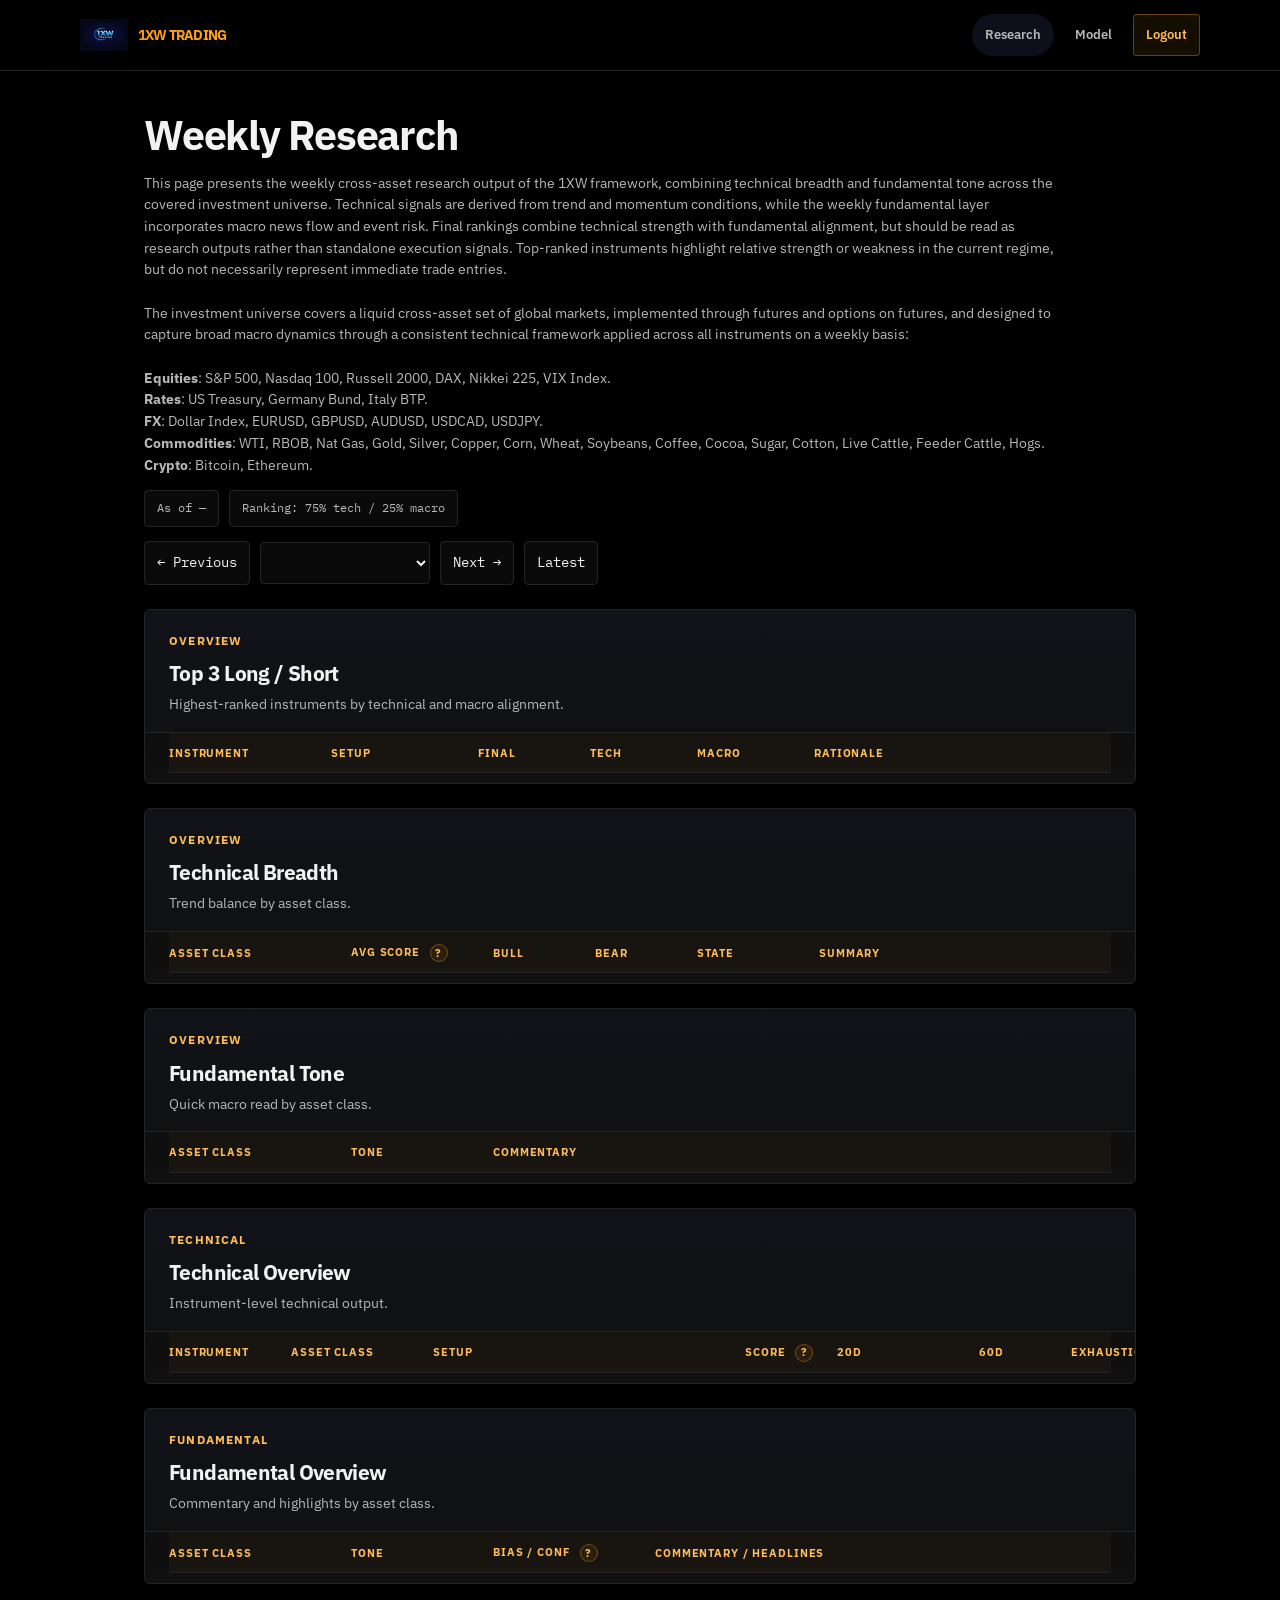
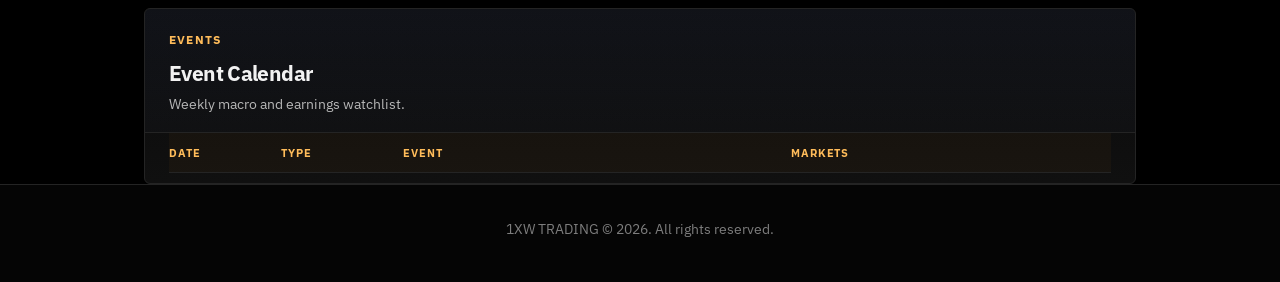
==== commit 4c499e56: "new exhaustion" ====
--- a/app.html
+++ b/app.html
@@ -156,8 +156,7 @@
 .row-ideas{grid-template-columns:150px 135px 100px 95px 105px minmax(280px,1fr);}
 .row-breadth{grid-template-columns:170px 130px 90px 90px 110px minmax(240px,1fr);}
 .row-tone{grid-template-columns:170px 130px minmax(420px,1fr);}
-.row-tech{grid-template-columns:110px minmax(130px,1fr) minmax(320px,2fr) minmax(80px,.7fr) minmax(80px,.7fr) minmax(80px,.7fr);}
-.row-fund{grid-template-columns:170px 130px 150px minmax(0,2fr);}
+.row-tech{grid-template-columns:110px minmax(130px,1fr) minmax(300px,2fr) minmax(80px,.7fr) minmax(130px,.9fr) minmax(80px,.7fr) minmax(80px,.7fr);}.row-fund{grid-template-columns:170px 130px 150px minmax(0,2fr);}
 .row-events{grid-template-columns:100px 110px minmax(280px,1fr) 320px;}
 .cell{min-width:0;font-size:var(--font-base);font-weight:500;color:var(--text);}
 .cell.wrap{
@@ -268,7 +267,7 @@
   .row-ideas{grid-template-columns:140px 120px 90px 90px 95px minmax(260px,1fr);}
   .row-breadth{grid-template-columns:150px 115px 80px 80px 100px minmax(220px,1fr);}
   .row-tone{grid-template-columns:150px 115px minmax(320px,1fr);}
-  .row-tech{grid-template-columns:110px minmax(130px,1fr) minmax(320px,1.6fr) minmax(80px,.7fr) minmax(80px,.7fr) minmax(80px,.7fr);}
+  .row-tech{grid-template-columns:110px minmax(130px,1fr) minmax(300px,1.6fr) minmax(80px,.7fr) minmax(130px,.9fr) minmax(80px,.7fr) minmax(80px,.7fr);}
   .row-fund{grid-template-columns:150px 115px 135px minmax(300px,1fr);}
   .row-events{grid-template-columns:85px 95px minmax(220px,1fr) 240px;}
 }
@@ -498,6 +497,7 @@
            </div>
             <div>20d</div>
             <div>60d</div>
+            <div>Exhaustion</div>
           </div>
           <div id="techInstrumentRows"></div>
         </div>
@@ -671,20 +671,7 @@
   function normalizeSpaces(s){
     return String(s || '').replace(/\s+/g, ' ').trim();
   }
-  function displayTechnicalSetup(row){
-  const instrument = String(row?.name || row?.symbol || '').toUpperCase();
-  const setup = String(row?.setup || '');
-  const assetClass = String(row?.asset_class || '');
-
-  if (assetClass !== 'FX') return setup;
-
-  if (instrument === 'CADUSD' || instrument === 'JPYUSD') {
-    if (setup === 'Trend continuation') return 'Trend continuation (down)';
-    if (setup === 'Trend continuation (down)') return 'Trend continuation';
-  }
-
-  return setup;
-}
+
   
   function buildIdeaRationale(item){
     const parts = [];
@@ -774,10 +761,11 @@
     holder.innerHTML = rows.map(row => rowHtml('row-tech', [
       { label:'Instrument', html:`<span class="label">${escapeHtml(row.name || row.symbol || '')}</span>` },
       { label:'Asset Class', html: escapeHtml(row.asset_class || '') },
-      { label:'Setup', html: escapeHtml(displayTechnicalSetup(row) || '') },
+      { label:'Setup', html: escapeHtml(row.setup || '') },
       { label:'Score', html:`<span class="${classForNum(row.score)}">${escapeHtml(signed(row.score,0))}</span>` },
       { label:'20d', html:`<span class="${classForNum(row.ret_20d_pct)}">${escapeHtml(pct(row.ret_20d_pct,1))}</span>` },
-      { label:'60d', html:`<span class="${classForNum(row.ret_60d_pct)}">${escapeHtml(pct(row.ret_60d_pct,1))}</span>` }
+      { label:'60d', html:`<span class="${classForNum(row.ret_60d_pct)}">${escapeHtml(pct(row.ret_60d_pct,1))}</span>` },
+      { label:'Exhaustion', html: escapeHtml(row.exhaustion || '—') }
     ])).join('');
   }
 
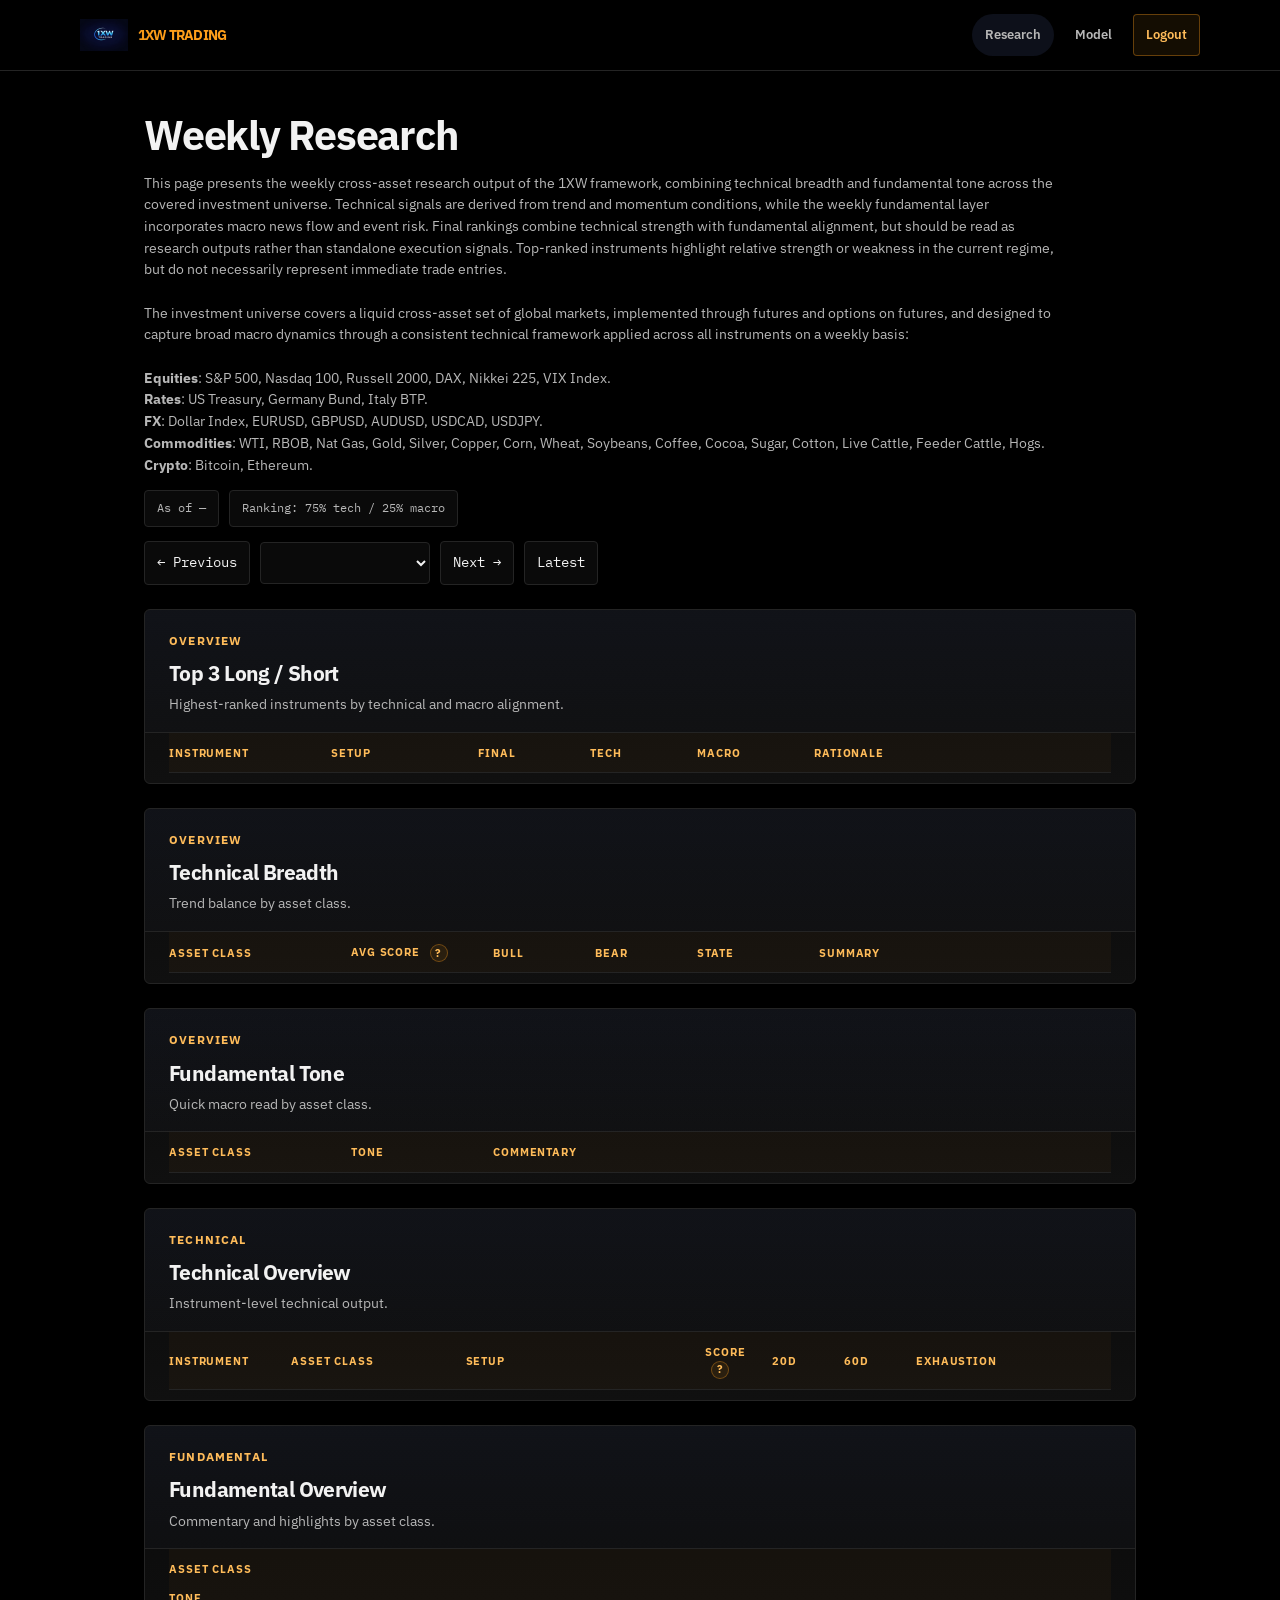
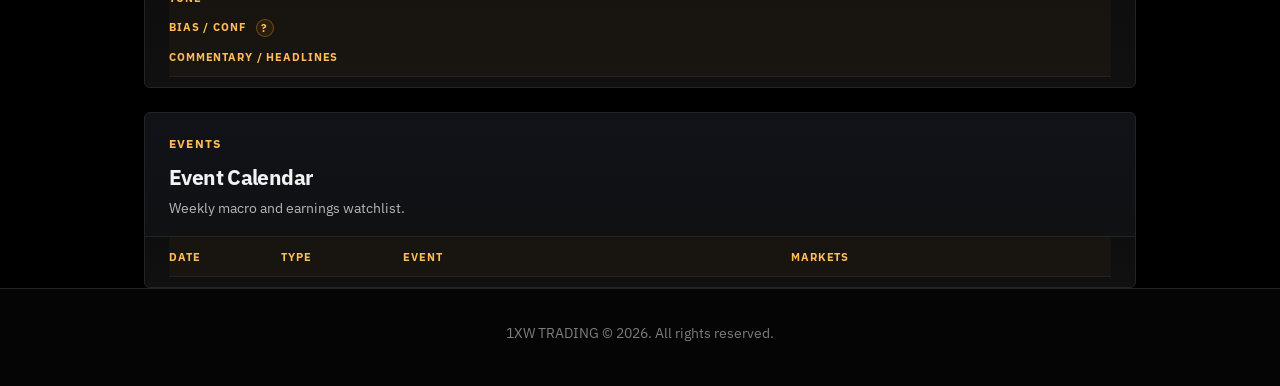
==== commit f01f88ed: "table spacing" ====
--- a/app.html
+++ b/app.html
@@ -156,7 +156,16 @@
 .row-ideas{grid-template-columns:150px 135px 100px 95px 105px minmax(280px,1fr);}
 .row-breadth{grid-template-columns:170px 130px 90px 90px 110px minmax(240px,1fr);}
 .row-tone{grid-template-columns:170px 130px minmax(420px,1fr);}
-.row-tech{grid-template-columns:110px minmax(130px,1fr) minmax(300px,2fr) minmax(80px,.7fr) minmax(130px,.9fr) minmax(80px,.7fr) minmax(80px,.7fr);}.row-fund{grid-template-columns:170px 130px 150px minmax(0,2fr);}
+.row-tech{
+grid-template-columns:
+110px                /* Instrument */
+minmax(120px,1fr)   /* Asset */
+minmax(220px,1.4fr) /* Setup (più stretto) */
+55px                /* Score */
+60px                /* 20d */
+60px                /* 60d */
+minmax(160px,1.2fr) /* Exhaustion */
+}
 .row-events{grid-template-columns:100px 110px minmax(280px,1fr) 320px;}
 .cell{min-width:0;font-size:var(--font-base);font-weight:500;color:var(--text);}
 .cell.wrap{
@@ -267,7 +276,16 @@
   .row-ideas{grid-template-columns:140px 120px 90px 90px 95px minmax(260px,1fr);}
   .row-breadth{grid-template-columns:150px 115px 80px 80px 100px minmax(220px,1fr);}
   .row-tone{grid-template-columns:150px 115px minmax(320px,1fr);}
-  .row-tech{grid-template-columns:110px minmax(130px,1fr) minmax(300px,1.6fr) minmax(80px,.7fr) minmax(130px,.9fr) minmax(80px,.7fr) minmax(80px,.7fr);}
+  .row-tech{
+  grid-template-columns:
+  110px                /* Instrument */
+  minmax(120px,1fr)   /* Asset */
+  minmax(230px,1.4fr) /* Setup (più stretto) */
+  55px                /* Score (molto stretto) */
+  65px                /* 20d */
+  65px                /* 60d */
+  minmax(180px,1.2fr) /* Exhaustion (larga) */
+  }
   .row-fund{grid-template-columns:150px 115px 135px minmax(300px,1fr);}
   .row-events{grid-template-columns:85px 95px minmax(220px,1fr) 240px;}
 }
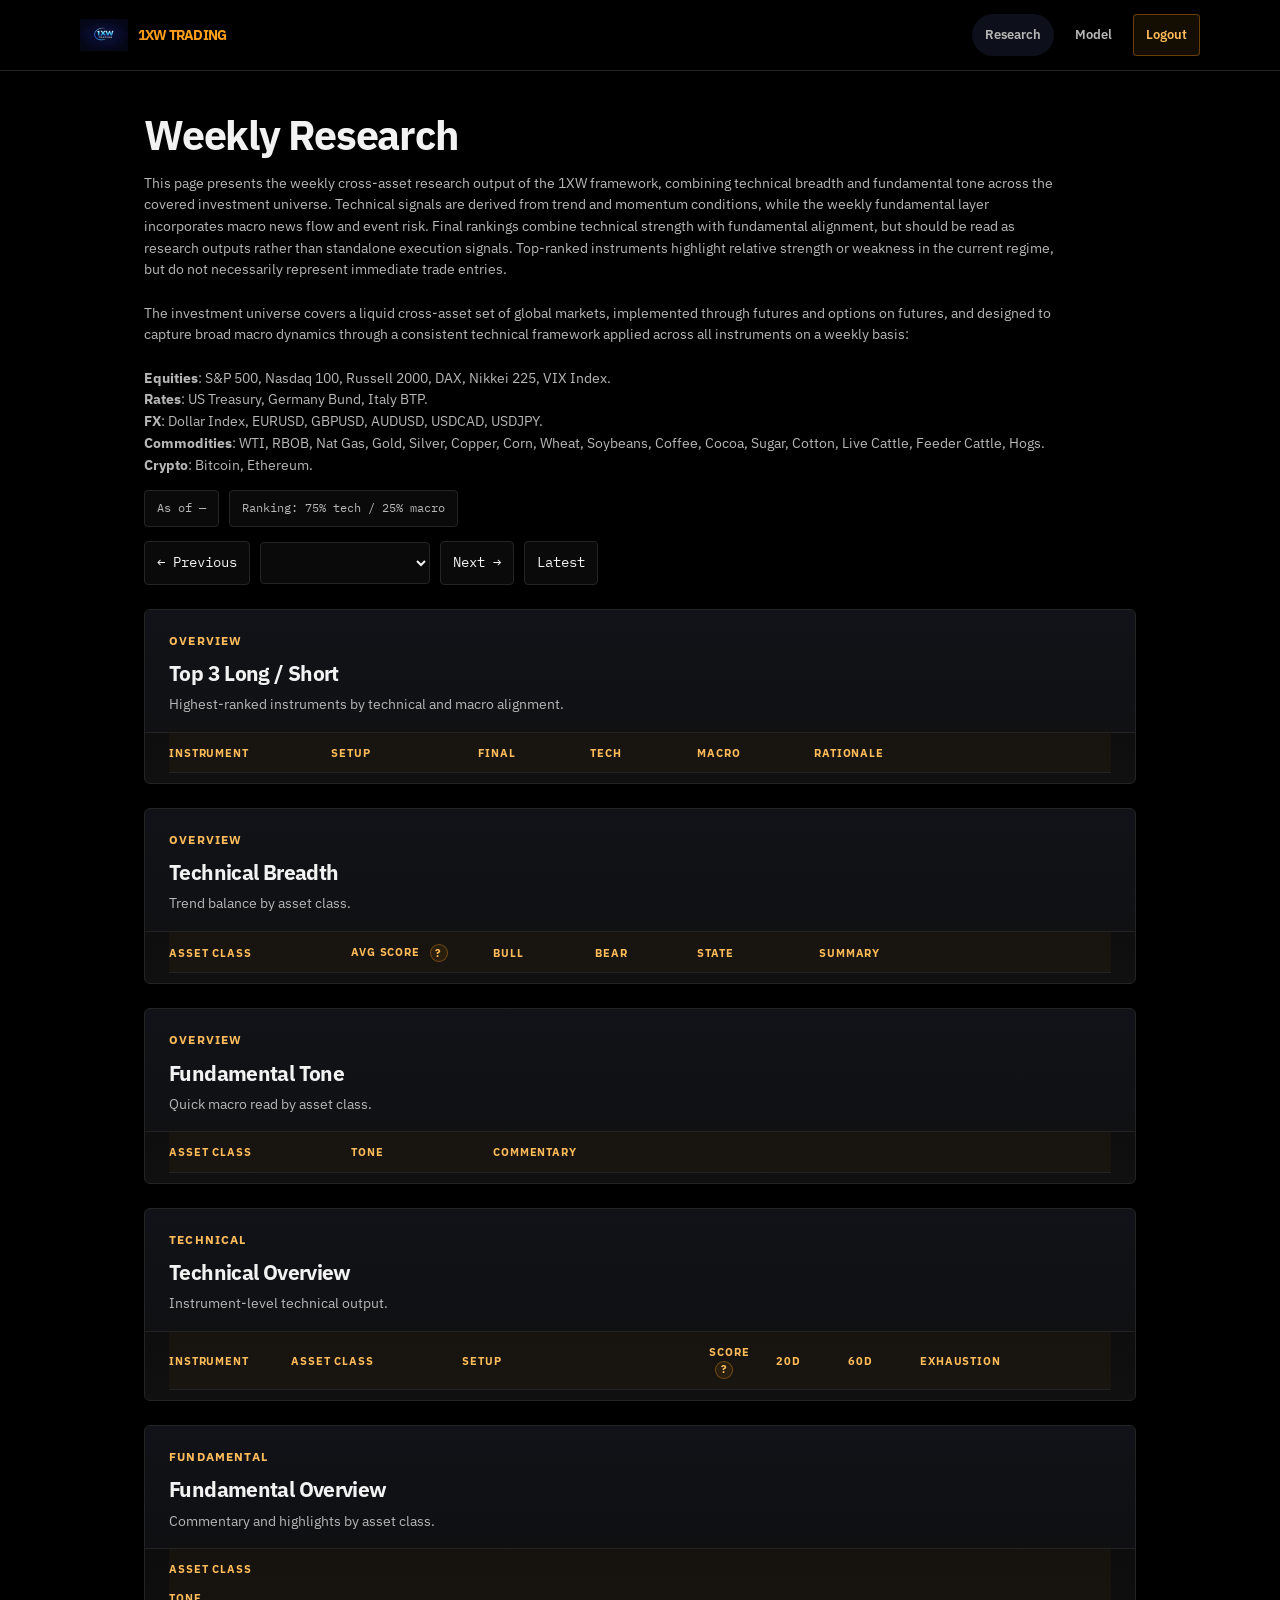
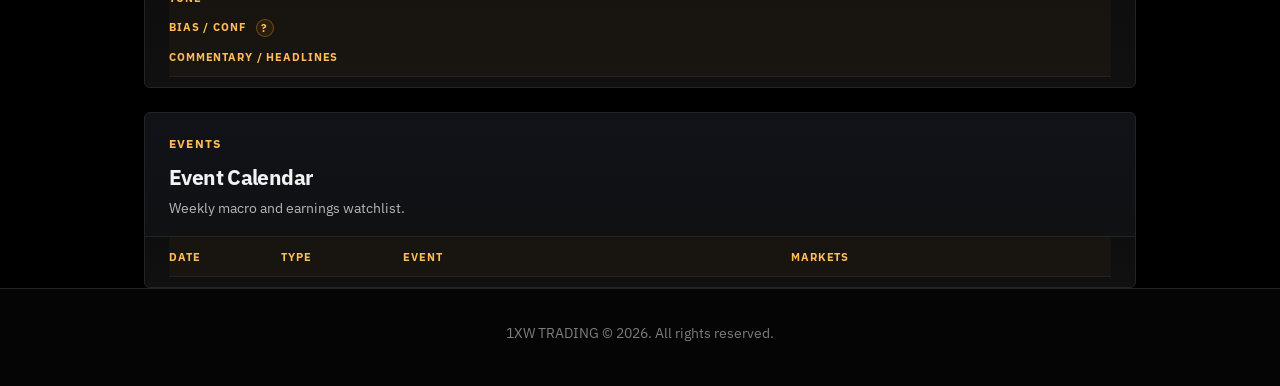
==== commit 91249d28: "spacing@" ====
--- a/app.html
+++ b/app.html
@@ -160,7 +160,7 @@
 grid-template-columns:
 110px                /* Instrument */
 minmax(120px,1fr)   /* Asset */
-minmax(220px,1.4fr) /* Setup (più stretto) */
+minmax(235px,1.4fr) /* Setup (più stretto) */
 55px                /* Score */
 60px                /* 20d */
 60px                /* 60d */
@@ -280,8 +280,8 @@
   grid-template-columns:
   110px                /* Instrument */
   minmax(120px,1fr)   /* Asset */
-  minmax(230px,1.4fr) /* Setup (più stretto) */
-  55px                /* Score (molto stretto) */
+  minmax(240px,1.4fr) /* Setup (più stretto) */
+  55px               /* Score (molto stretto) */
   65px                /* 20d */
   65px                /* 60d */
   minmax(180px,1.2fr) /* Exhaustion (larga) */
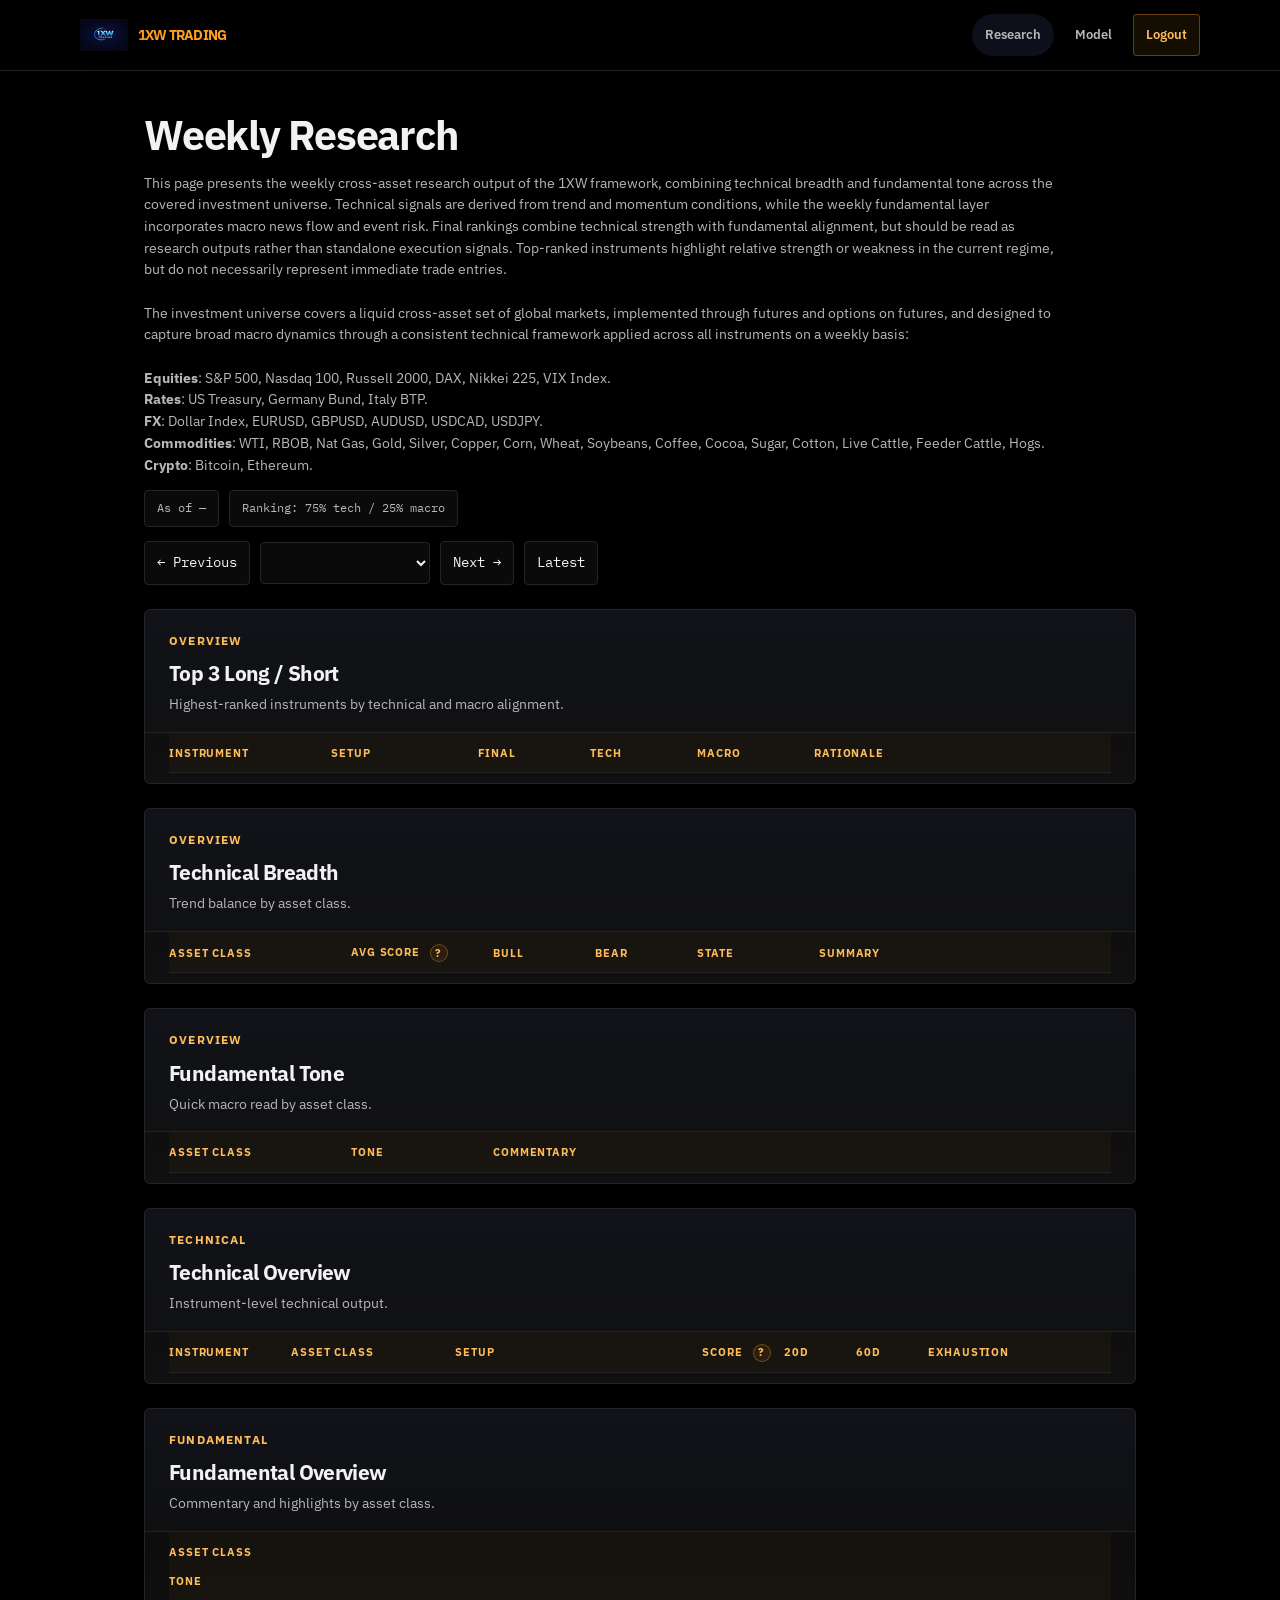
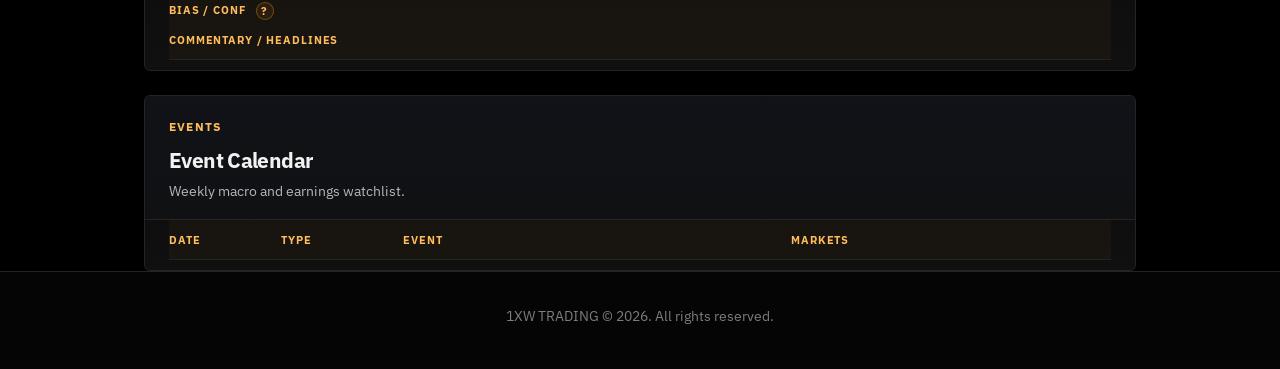
==== commit 953aa95f: "spacing" ====
--- a/app.html
+++ b/app.html
@@ -161,7 +161,7 @@
 110px                /* Instrument */
 minmax(120px,1fr)   /* Asset */
 minmax(235px,1.4fr) /* Setup (più stretto) */
-55px                /* Score */
+70px                /* Score */
 60px                /* 20d */
 60px                /* 60d */
 minmax(160px,1.2fr) /* Exhaustion */
@@ -281,7 +281,7 @@
   110px                /* Instrument */
   minmax(120px,1fr)   /* Asset */
   minmax(240px,1.4fr) /* Setup (più stretto) */
-  55px               /* Score (molto stretto) */
+  65px               /* Score (molto stretto) */
   65px                /* 20d */
   65px                /* 60d */
   minmax(180px,1.2fr) /* Exhaustion (larga) */
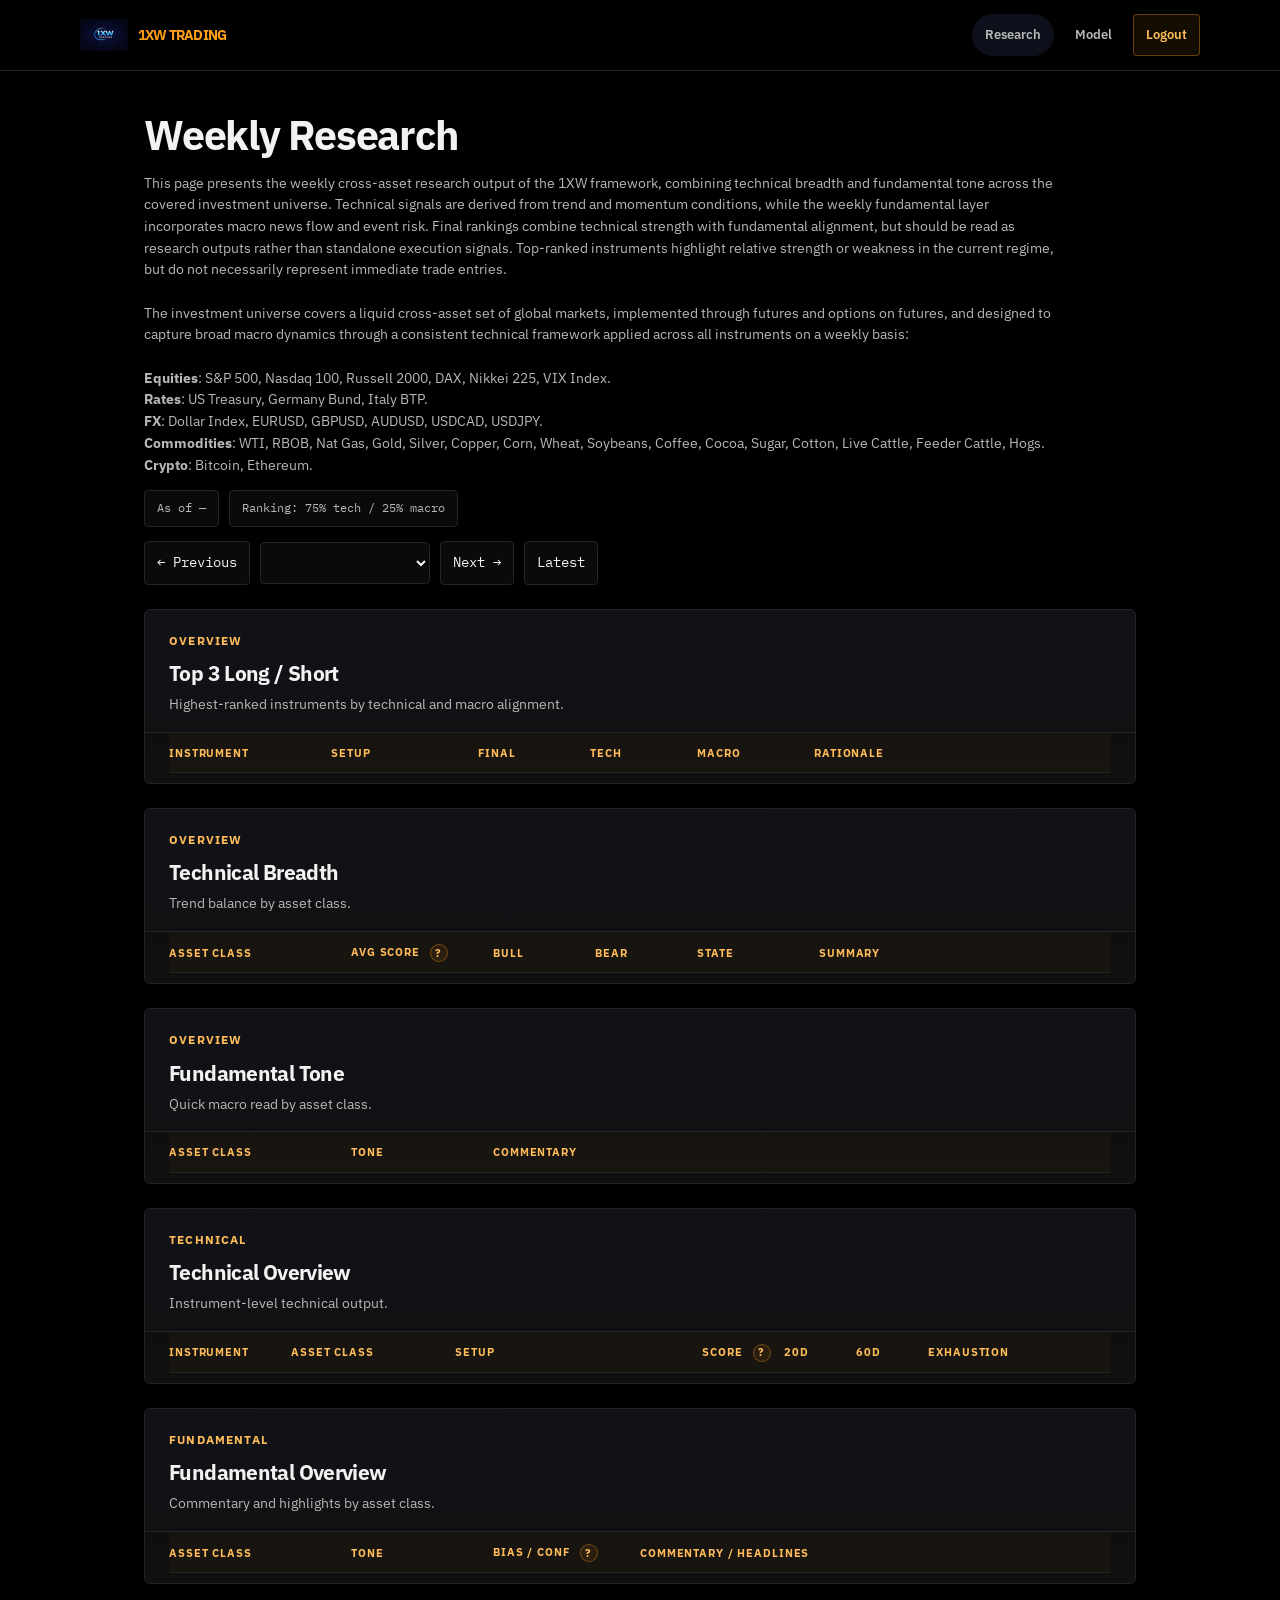
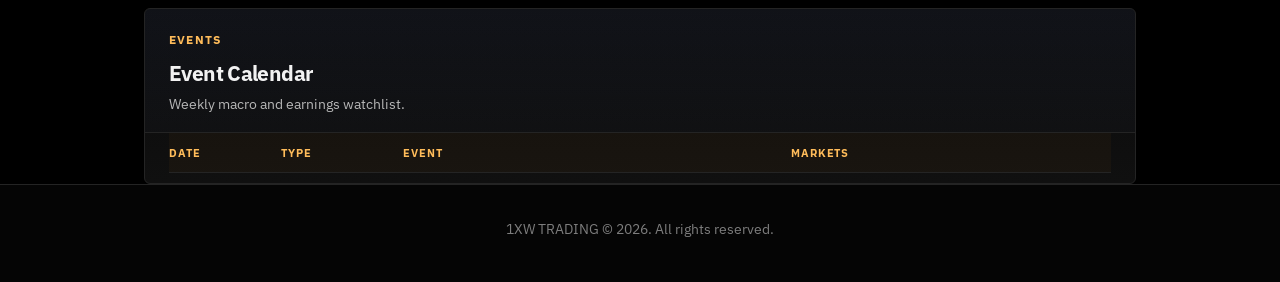
==== commit a9df4315: "rows v columns" ====
--- a/app.html
+++ b/app.html
@@ -167,6 +167,7 @@
 minmax(160px,1.2fr) /* Exhaustion */
 }
 .row-events{grid-template-columns:100px 110px minmax(280px,1fr) 320px;}
+.row-fund{grid-template-columns:170px 130px 135px minmax(420px,1fr);}
 .cell{min-width:0;font-size:var(--font-base);font-weight:500;color:var(--text);}
 .cell.wrap{
   white-space:normal;
@@ -281,7 +282,7 @@
   110px                /* Instrument */
   minmax(120px,1fr)   /* Asset */
   minmax(240px,1.4fr) /* Setup (più stretto) */
-  65px               /* Score (molto stretto) */
+  85px               /* Score (molto stretto) */
   65px                /* 20d */
   65px                /* 60d */
   minmax(180px,1.2fr) /* Exhaustion (larga) */
